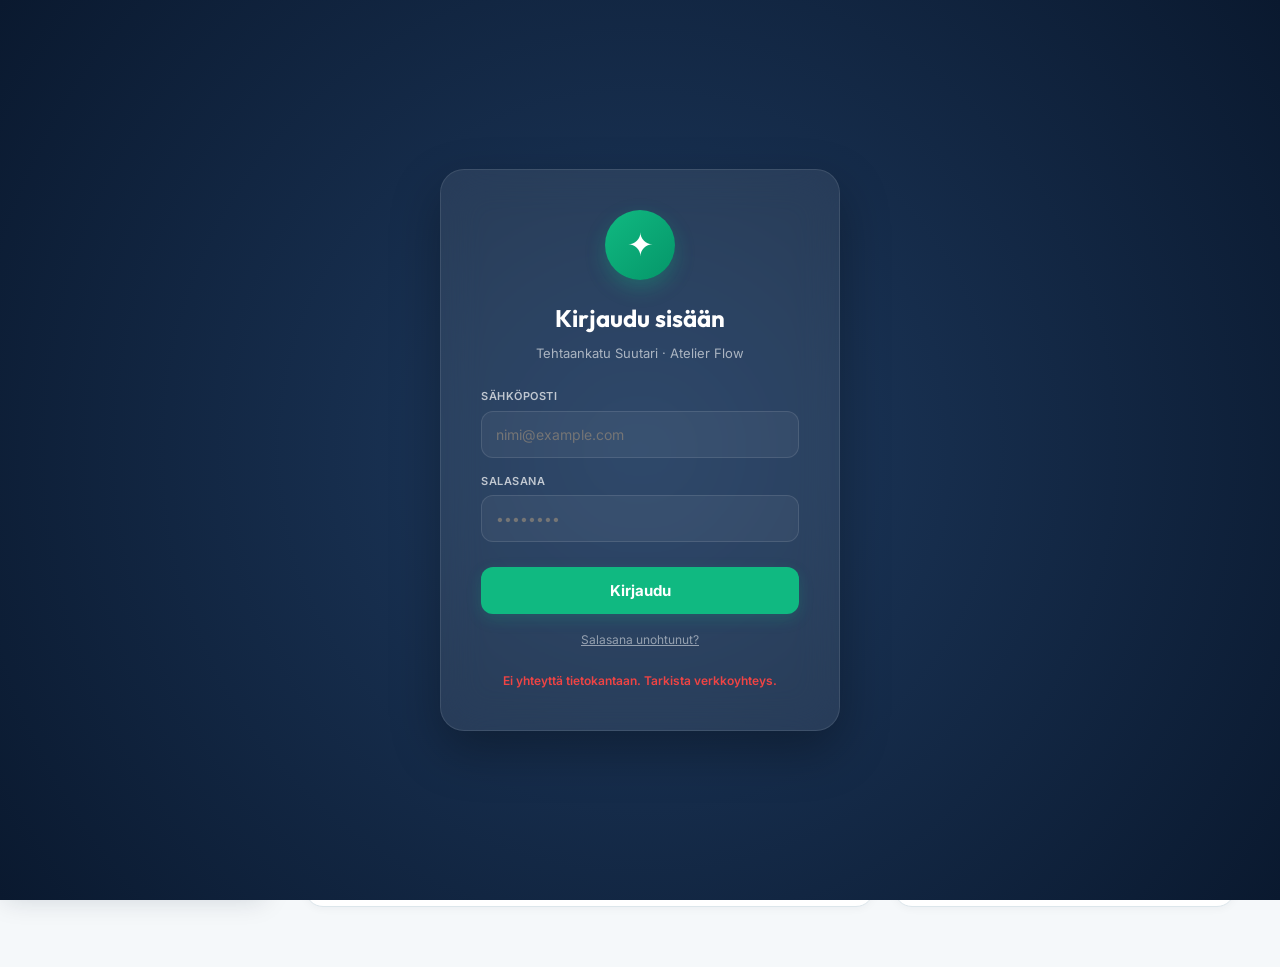
==== index.html @ 67b7773b "Bump app.js cache-busting version The new WhatsApp message evaluation button relies on a function ad" ====
<!doctype html>
<html lang="fi">
<head>
<meta charset="utf-8">
<meta name="viewport" content="width=device-width,initial-scale=1">
<title>Tehtaankatu Suutari — Atelier Flow</title>
<link rel="preconnect" href="https://fonts.googleapis.com">
<link rel="preconnect" href="https://fonts.gstatic.com" crossorigin>
<link href="https://fonts.googleapis.com/css2?family=Inter:wght@300;400;500;600;700&family=Outfit:wght@400;500;600;700;800&display=swap" rel="stylesheet">
<link rel="stylesheet" href="styles.css?v=2.0.4">
</head>
<body>

<datalist id="tuoteOptions">
  <option value="Kengät">
  <option value="Naisten kengät">
  <option value="Tanssikengät">
  <option value="Vaatet">
  <option value="Teroitus">
  <option value="Tuotteet">
</datalist>
<datalist id="korjausOptions">
  <option value="Korkolaput">
  <option value="Puolipohjat">
  <option value="Louboutin-puolipohjat">
  <option value="Korkolaput + puolipohjat pienet">
  <option value="Korkolaput + puolipohjat isot">
  <option value="Venytys">
  <option value="Ompelut">
  <option value="Vaate korjamo">
  <option value="Liimaukset">
  <option value="Vetoketjun vaihto">
</datalist>

<div id="loginScreen" style="position:fixed; top:0; left:0; width:100%; height:100%; background:radial-gradient(circle at center, #1e3a5f 0%, #0a192f 100%); z-index:99999; display:flex; align-items:center; justify-content:center; font-family:'Inter', sans-serif;">
  <div style="background:rgba(255, 255, 255, 0.08); backdrop-filter:blur(20px); -webkit-backdrop-filter:blur(20px); border:1px solid rgba(255,255,255,0.1); border-radius:24px; padding:40px; width:90%; max-width:400px; box-shadow:0 20px 50px rgba(0,0,0,0.3); text-align:center;">
    <div style="width:70px; height:70px; background:linear-gradient(135deg, #10b981 0%, #059669 100%); border-radius:50%; display:flex; align-items:center; justify-content:center; margin:0 auto 20px; font-size:32px; color:white; box-shadow:0 8px 20px rgba(16,185,129,0.3);">✦</div>
    <h2 style="font-family:'Outfit', sans-serif; font-size:24px; color:white; margin:0 0 8px; font-weight:700;">Kirjaudu sisään</h2>
    <p style="font-size:13px; color:rgba(255,255,255,0.6); margin:0 0 25px;">Tehtaankatu Suutari · Atelier Flow</p>

    <div style="display:flex; flex-direction:column; gap:15px; text-align:left;">
      <div>
        <label style="font-size:11px; font-weight:600; text-transform:uppercase; letter-spacing:0.5px; color:rgba(255,255,255,0.7); display:block; margin-bottom:6px;">Sähköposti</label>
        <input type="email" id="loginUser" style="width:100%; box-sizing:border-box; padding:14px; background:rgba(255,255,255,0.05); border:1px solid rgba(255,255,255,0.1); border-radius:12px; color:white; font-size:14px; outline:none; font-family:inherit;" placeholder="nimi@example.com" autocapitalize="none" autocomplete="username" autocorrect="off" spellcheck="false" onkeydown="if(event.key==='Enter')document.getElementById('loginPass').focus()">
      </div>
      <div>
        <label style="font-size:11px; font-weight:600; text-transform:uppercase; letter-spacing:0.5px; color:rgba(255,255,255,0.7); display:block; margin-bottom:6px;">Salasana</label>
        <input type="password" id="loginPass" autocomplete="current-password" style="width:100%; box-sizing:border-box; padding:14px; background:rgba(255,255,255,0.05); border:1px solid rgba(255,255,255,0.1); border-radius:12px; color:white; font-size:14px; outline:none; font-family:inherit;" placeholder="••••••••" onkeydown="if(event.key==='Enter')login()">
      </div>
      <button id="loginBtn" onclick="login()" style="width:100%; padding:14px; background:#10b981; color:white; border:0; border-radius:12px; font-size:15px; font-weight:700; cursor:pointer; font-family:inherit; box-shadow:0 5px 15px rgba(16,185,129,0.2); margin-top:10px;">
        Kirjaudu
      </button>
      <a href="javascript:void(0)" onclick="sendPasswordReset()" style="text-align:center; font-size:12px; color:rgba(255,255,255,0.5); text-decoration:underline; margin-top:2px;">Salasana unohtunut?</a>
      <div id="loginError" style="color:#ef4444; font-size:12px; font-weight:600; text-align:center; margin-top:8px; display:none;">
        Virheellinen sähköposti tai salasana.
      </div>
      <div id="loginInfo" style="color:#10b981; font-size:12px; font-weight:600; text-align:center; margin-top:8px; display:none;"></div>
    </div>
  </div>
</div>

<div id="recoveryScreen" style="position:fixed; top:0; left:0; width:100%; height:100%; background:radial-gradient(circle at center, #1e3a5f 0%, #0a192f 100%); z-index:99999; display:none; align-items:center; justify-content:center; font-family:'Inter', sans-serif;">
  <div style="background:rgba(255, 255, 255, 0.08); backdrop-filter:blur(20px); -webkit-backdrop-filter:blur(20px); border:1px solid rgba(255,255,255,0.1); border-radius:24px; padding:40px; width:90%; max-width:400px; box-shadow:0 20px 50px rgba(0,0,0,0.3); text-align:center;">
    <div style="width:70px; height:70px; background:linear-gradient(135deg, #10b981 0%, #059669 100%); border-radius:50%; display:flex; align-items:center; justify-content:center; margin:0 auto 20px; font-size:32px; color:white; box-shadow:0 8px 20px rgba(16,185,129,0.3);">🔑</div>
    <h2 style="font-family:'Outfit', sans-serif; font-size:24px; color:white; margin:0 0 8px; font-weight:700;">Aseta uusi salasana</h2>
    <p style="font-size:13px; color:rgba(255,255,255,0.6); margin:0 0 25px;">Tehtaankatu Suutari · Atelier Flow</p>

    <div style="display:flex; flex-direction:column; gap:15px; text-align:left;">
      <div>
        <label style="font-size:11px; font-weight:600; text-transform:uppercase; letter-spacing:0.5px; color:rgba(255,255,255,0.7); display:block; margin-bottom:6px;">Uusi salasana</label>
        <input type="password" id="recoveryPass" autocomplete="new-password" style="width:100%; box-sizing:border-box; padding:14px; background:rgba(255,255,255,0.05); border:1px solid rgba(255,255,255,0.1); border-radius:12px; color:white; font-size:14px; outline:none; font-family:inherit;" placeholder="••••••••" onkeydown="if(event.key==='Enter')submitNewPassword()">
      </div>
      <button id="recoveryBtn" onclick="submitNewPassword()" style="width:100%; padding:14px; background:#10b981; color:white; border:0; border-radius:12px; font-size:15px; font-weight:700; cursor:pointer; font-family:inherit; box-shadow:0 5px 15px rgba(16,185,129,0.2); margin-top:10px;">
        Tallenna salasana
      </button>
      <div id="recoveryError" style="color:#ef4444; font-size:12px; font-weight:600; text-align:center; margin-top:8px; display:none;"></div>
    </div>
  </div>
</div>

<div class="shell">
<aside class="sidebar">
  <div class="brand">
    <div class="brand-icon">✦</div>
    <div><b>TEHTAANKATU</b><small>SUUTARI · ATELIER FLOW</small></div>
  </div>
  <nav>
    <button class="active" data-page="home">⌂ <span>Tänään</span></button>
    <button data-page="jobs">⚒ <span>Työt</span></button>
    <button data-page="calendar">▦ <span>Kalenteri</span></button>
    <button data-page="social">📢 <span>Sosiaalinen Media</span></button>
    <button data-page="reports">▣ <span>Raportit & Vienti</span></button>
    <button data-page="customers">♙ <span>Asiakkaat</span></button>
  </nav>
  <div class="side-bottom" style="display:flex; flex-direction:column; gap:4px;">
    <button data-page="settings">⚙ <span>Asetukset</span></button>
    <button onclick="logout()" style="color:#ef4444; border-top:1px solid var(--border-color); margin-top:4px; padding-top:10px; display:flex; align-items:center; gap:8px; background:transparent; border-left:0; border-right:0; border-bottom:0; cursor:pointer;">🚪 <span>Kirjaudu ulos</span></button>
  </div>
</aside>

<main>
<header class="topbar">
  <div class="mobile-brand">TEHTAANKATU SUUTARI</div>
  <div class="top-right">
    <span id="topbarDate">23.08.2026</span>
    <button onclick="goHomeStat('needs-action')" title="Toimenpiteitä tarvitaan">🔔<span id="notifBadge" class="notif-badge" style="display:none;">0</span></button>
    <div class="avatar" onclick="showPage('settings')" style="cursor:pointer;" title="Asetukset">S</div>
  </div>
</header>

<section id="home" class="page active">
  <div class="hero">
    <div>
      <div class="eyebrow" id="homeEyebrowDate">Sunnuntai · 23.08.2026</div>
      <h1>Verstaalla tänään</h1>
      <p>Kiireellisimmät ja tärkeimmät työt alla.</p>
    </div>
    <button class="quick-add" onclick="openIntake()">＋ <span>UUSI VASTAANOTTO</span></button>
  </div>
  
  <!-- Morning Brief (Päivän Briiffi) -->
  <div id="morningBrief" class="card" style="display:none; margin-bottom: 25px; border-left: 5px solid var(--teal); background: linear-gradient(135deg, rgba(19, 140, 140, 0.05) 0%, rgba(15, 45, 74, 0.02) 100%); padding: 20px;">
    <div style="display:flex; justify-content:space-between; align-items:flex-start;">
      <div style="text-align:left; width:100%;">
        <span class="eyebrow" style="color:var(--teal); font-weight:700;">💡 PÄIVÄN BRIEFFI (SABAH ÖZETİ)</span>
        <h3 style="margin:5px 0 8px; font-size:16px; color:var(--primary); font-family:var(--font-heading);" id="briefGreeting">Hei! Tässä ovat tärkeimmät huomiot tälle päivälle:</h3>
        <ul id="briefList" style="margin:5px 0 0; padding-left:18px; font-size:13px; color:var(--text-main); line-height:1.7;">
        </ul>
      </div>
      <button onclick="dismissBrief()" style="background:none; border:0; color:var(--text-muted); font-size:20px; cursor:pointer; padding:2px 8px; margin-top:-5px; font-weight:bold;">×</button>
    </div>
  </div>

  <div class="section-title">
    <h2>💶 Päivän tilanne</h2>
  </div>
  <div class="stats daily-stats">
    <div class="stat blue"><small>Vastaanotettu tänään</small><strong id="statIncomingToday">0</strong><span>Uutta tuotetta</span></div>
    <div class="stat teal" onclick="goHomeStat('ready')"><small>Valmis noudettavaksi</small><strong id="statReadyToday">0</strong><span>Asiakasta odottaa</span></div>
    <div class="stat purple"><small>Luovutettu tänään</small><strong id="statDeliveredToday">0</strong><span>Noudettu</span></div>
    <div class="stat green"><small>Päivän liikevaihto</small><strong id="statRevenueToday">€0</strong><span>Luovutetuista töistä</span></div>
  </div>

  <div class="stats">
    <div class="stat red" onclick="goHomeStat('needs-action')"><small>Toimenpiteitä tarvitaan</small><strong id="statActionsNeeded">0</strong><span>Tänään</span></div>
    <div class="stat orange" onclick="goHomeStat('today')"><small id="statDueTodayLabel">Toimitus tänään</small><strong id="statDueToday">0</strong><span id="statDueTodaySpan">2 tunnin sisällä</span></div>
    <div class="stat blue" onclick="goHomeStat('active')"><small>Verstaalla</small><strong id="statInProgress">0</strong><span>Työn alla</span></div>
    <div class="stat teal" onclick="goHomeStat('ready')"><small>Valmis</small><strong id="statReady">0</strong><span>Asiakasta odotetaan</span></div>
    <div class="stat purple" onclick="goHomeStat('whatsapp-waiting')"><small>WhatsApp odottaa</small><strong id="statNewMsg">0</strong><span>Tuote ei vielä saapunut</span></div>
  </div>

  <div class="section-title">
    <h2>⚡ Tärkeät työt</h2>
    <button onclick="showPage('jobs')">Kaikki työt →</button>
  </div>
  <div class="priority-grid" id="priority"></div>

  <div class="two-col">
    <div class="card">
      <div class="card-title"><h2 id="todayCardTitle">📦 Toimitus tänään</h2><span id="todayCount">0 työtä</span></div>
      <div id="today"></div>
    </div>
    <div style="display:flex; flex-direction:column; gap:20px;">
      <!-- Tehtävälista (Muistilista) -->
      <div class="card">
        <div class="card-title">
          <h2>📝 Tehtävälista (Muistilista)</h2>
          <span id="todoCount" style="font-size:11px; color:var(--text-muted); font-weight:600;">0 active</span>
        </div>
        <div style="display:flex; gap:8px; margin-bottom:15px;">
          <input type="text" id="todoInput" placeholder="Esim: A3-07 liimaus, boya siparişi..." style="flex:1; padding:10px; border-radius:8px; border:1px solid var(--border-color); font-size:12px; outline:none; font-family:inherit; background:var(--bg-main);" onkeydown="if(event.key==='Enter')addTodoTask()">
          <button onclick="addTodoTask()" style="padding:10px 14px; background:var(--primary); color:white; border:0; border-radius:8px; font-weight:700; cursor:pointer; font-size:13px; font-family:inherit;">＋</button>
        </div>
        <div id="todoList" style="display:grid; gap:8px; max-height:220px; overflow:auto; padding-right:4px;">
        </div>
      </div>
    </div>
  </div>
</section>

<section id="jobs" class="page">
  <div class="hero">
    <div>
      <div class="eyebrow">Ateljee</div>
      <h1>Työt</h1>
      <p>Katso missä ja missä vaiheessa kukin tuote on.</p>
    </div>
    <button class="quick-add" onclick="openIntake()">＋ UUSI VASTAANOTTO</button>
  </div>
  <div class="toolbar">
    <input id="search" placeholder="⌕ Etsi asiakasta, työtä tai tuotetta..." oninput="renderJobs()">
    <div class="chips">
      <button class="active" onclick="setJobFilter('all', this)">Kaikki</button>
      <button onclick="setJobFilter('active', this)">Työn alla</button>
      <button onclick="setJobFilter('waiting', this)">Odottaa</button>
      <button onclick="setJobFilter('ready', this)">Valmis</button>
      <button onclick="setJobFilter('done', this)">✔ Teslim edildi</button>
    </div>
  </div>
  <p id="jobsFilterNote" style="font-size:12px;color:var(--primary);font-weight:600;margin:0 0 8px;"></p>
  <p id="deliveredStats" style="font-size:12px;color:var(--text-muted);font-weight:600;margin:0 0 12px;"></p>
  <div class="table-card" id="jobsTable"></div>
</section>

<section id="calendar" class="page">
  <div class="hero">
    <div>
      <div class="eyebrow">Aikataulutus</div>
      <h1>Kalenteri</h1>
      <p>Toimitusajat ja viivästykset.</p>
    </div>
  </div>
  <div class="calendar card">
    <div class="cal-head">
      <button onclick="changeCalendarMonth(-1)">‹</button>
      <h2 id="calTitle">Elokuu 2026</h2>
      <button onclick="changeCalendarMonth(1)">›</button>
    </div>
    <div class="week">
      <b>Ma</b><b>Ti</b><b>Ke</b><b>To</b><b>Pe</b><b>La</b><b>Su</b>
    </div>
    <div id="calGrid" class="cal-grid"></div>
    <div class="cal-legend">
      <span><i style="background:#18a66b"></i>1–2 työtä</span>
      <span><i style="background:#d9a441"></i>3–4 työtä</span>
      <span><i style="background:#ce671f"></i>5–6 työtä (suositeltu maksimi)</span>
      <span><i style="background:#c93d3d"></i>7+ työtä</span>
    </div>
  </div>
</section>

<section id="shelves" class="page">
  <div class="hero">
    <div>
      <div class="eyebrow">Varasto & Sijainti</div>
      <h1>Hyllykartta</h1>
      <p>Katso ateljen hyllyjen tilanne ja paikanna tuotteet visuaalisesti.</p>
    </div>
  </div>

  <div class="shelf-layout">
    <div class="shelf-grid-card card">
      <div class="shelf-row-group">
        <h3>Hyllyrivistö A</h3>
        <div class="shelf-cells" id="rowACells"></div>
      </div>
      <div class="shelf-row-group" style="margin-top: 25px;">
        <h3>Hyllyrivistö B</h3>
        <div class="shelf-cells" id="rowBCells"></div>
      </div>
      <div class="shelf-row-group" style="margin-top: 25px;">
        <h3>Hyllyrivistö C</h3>
        <div class="shelf-cells" id="rowCCells"></div>
      </div>
    </div>
    
    <div class="shelf-detail-card card">
      <div class="panel-head" style="margin-bottom:15px">
        <h2 id="selectedShelfTitle">Valitse hylly</h2>
        <span style="font-size:12px;color:var(--text-muted)">Hyllyssä olevat aktiiviset työt</span>
      </div>
      <div class="shelf-job-list" id="shelfJobList">
        <div class="empty-row" style="color: var(--text-muted); font-size: 13px; text-align: center; padding: 40px 0;">
          Klikkaa hyllysolua nähdäksesi sen sisällön.
        </div>
      </div>
    </div>
  </div>
</section>

<section id="social" class="page">
  <div class="hero">
    <div>
      <div class="eyebrow">Markkinointi & SEO</div>
      <h1>Sosiaalinen Media & Google Maps</h1>
      <p>Luo Ennen/Jälkeen -kuvia, kirjoita AI-julkaisuja ja hallitse viikoittaista julkaisusuunnitelmaasi.</p>
    </div>
  </div>

  <div class="social-layout">
    <!-- LEFT PANEL: Weekly Plan & AI Drafts -->
    <div class="card" style="padding:24px;">
      <h3 style="margin:0 0 15px;color:var(--primary);font-family:var(--font-heading)">📅 Viikkosuunnitelma (Tavoite: 3 postausta)</h3>
      <div class="weekly-tracker" style="display:flex;justify-content:space-between;background:var(--bg);padding:15px;border-radius:10px;margin-bottom:20px;">
        <label style="display:flex;align-items:center;gap:8px;font-size:13px;font-weight:600;cursor:pointer;">
          <input type="checkbox" id="postMon" onchange="updateSocialProgress()"> Maanantai (Vinkki)
        </label>
        <label style="display:flex;align-items:center;gap:8px;font-size:13px;font-weight:600;cursor:pointer;">
          <input type="checkbox" id="postWed" onchange="updateSocialProgress()"> Keskiviikko (Työn alla)
        </label>
        <label style="display:flex;align-items:center;gap:8px;font-size:13px;font-weight:600;cursor:pointer;">
          <input type="checkbox" id="postFri" onchange="updateSocialProgress()"> Perjantai (Ennen/Jälkeen)
        </label>
      </div>
      <div style="background:var(--primary-light);border-radius:8px;padding:12px;margin-bottom:25px;">
        <b style="font-size:12px;color:var(--primary);display:block;margin-bottom:4px;">💡 Tämän päivän suositus:</b>
        <p style="font-size:12px;margin:0;color:var(--text-muted);" id="socialIdeaText">Lataa "Ennen & Jälkeen" -kuva viikon parhaasta työstäsi ja anna AI:n luoda Fince julkaisuteksti.</p>
      </div>

      <h3 style="margin:0 0 15px;color:var(--primary);font-family:var(--font-heading)">✍️ AI Sisällöntuottaja</h3>
      <div class="form" style="display:grid;gap:12px;">
        <div class="field full">
          <label>Valitse työ julkaisua varten</label>
          <select id="socialJobSelect" onchange="loadJobForSocial()" style="padding:10px;border-radius:8px;border:1px solid var(--border-color);font-size:13px;background:white;width:100%;box-sizing:border-box;"></select>
        </div>
        <button class="save" onclick="generateAISocialPost()" id="btnGenerateSocial" style="border:0;border-radius:9px;padding:12px;font-weight:700;cursor:pointer;width:100%;">🪄 Luo Fince julkaisuteksti (Gemini AI)</button>
        <div class="card" style="background:var(--bg);border:1px solid var(--border-color);padding:15px;margin-top:10px;display:none;" id="aiCaptionCard">
          <b style="font-size:11px;color:var(--text-muted);display:block;margin-bottom:8px;">AI-JULKAISUTEKSTI</b>
          <p id="aiCaptionText" style="font-size:13px;line-height:1.5;margin:0;white-space:pre-wrap;"></p>
          <button class="wide-btn" onclick="copyCaption()" style="margin-top:15px;">📋 Kopioi teksti</button>
        </div>
      </div>
    </div>

    <!-- RIGHT PANEL: Before / After Editor -->
    <div class="card" style="padding:24px;">
      <h3 style="margin:0 0 15px;color:var(--primary);font-family:var(--font-heading)">📸 Ennen & Jälkeen -kuvaeditori</h3>
      <p style="font-size:12px;color:var(--text-muted);margin:0 0 20px;">Luo upea yhdistelmäkuva sosiaaliseen mediaan tai Google-julkaisuihin.</p>
      
      <div style="display:grid;grid-template-columns:1fr 1fr;gap:15px;margin-bottom:20px;">
        <div style="text-align:center;">
          <b style="font-size:11px;display:block;margin-bottom:6px;color:var(--text-muted)">ENNEN (Öncesi)</b>
          <img id="beforeImgPreview" src="https://images.unsplash.com/photo-1584917865442-de89df76afd3?auto=format&fit=crop&w=500&q=80" style="width:100%;height:130px;object-fit:cover;border-radius:8px;border:1px solid var(--border-color)">
        </div>
        <div style="text-align:center;">
          <b style="font-size:11px;display:block;margin-bottom:6px;color:var(--text-muted)">JÄLKEEN (Sonrası)</b>
          <label class="dropzone" style="border:2px dashed var(--border-color);border-radius:8px;height:130px;display:flex;flex-direction:column;align-items:center;justify-content:center;cursor:pointer;background:var(--bg);overflow:hidden;box-sizing:border-box;">
            <input type="file" id="afterFile" accept="image/*" style="display:none" onchange="loadAfterImage(event)">
            <img id="afterImgPreview" style="display:none;width:100%;height:100%;object-fit:cover;">
            <div id="afterDropText" style="font-size:11px;color:var(--text-muted);text-align:center;padding:10px;">
              📷 Lataa jälkeen-kuva
            </div>
          </label>
        </div>
      </div>
      
      <div class="form" style="display:grid;gap:12px;margin-bottom:15px;">
        <div class="field full">
          <label>Brändin vesileiman teksti</label>
          <input type="text" id="watermarkText" value="Tehtaankatu Suutari" style="padding:10px;border-radius:8px;border:1px solid var(--border-color);width:100%;box-sizing:border-box;">
        </div>
      </div>

      <button class="save" onclick="combineImages()" style="width:100%;border:0;border-radius:9px;padding:12px;font-weight:700;cursor:pointer;margin-bottom:10px;">🎨 Yhdistä ja esikatsele</button>
      
      <!-- Canvas Preview & Download -->
      <div style="text-align:center;display:none;" id="combinedCanvasCard">
        <canvas id="combinedCanvas" style="max-width:100%;border-radius:8px;border:1px solid var(--border-color);box-shadow:0 4px 15px rgba(0,0,0,0.1);margin-bottom:15px;"></canvas>
        <button class="save" onclick="downloadCombinedImage()" style="background:var(--teal);border:0;border-radius:9px;padding:12px;font-weight:700;cursor:pointer;width:100%">📥 Lataa valmis kuva tietokoneelle</button>
      </div>
    </div>
  </div>
</section>

<section id="reports" class="page">
  <div class="hero">
    <div>
      <div class="eyebrow">Raportointi</div>
      <h1>Raportit & Vienti</h1>
      <p>Tulot kanavittain, konversioasteet ja datan vienti.</p>
    </div>
    <div class="export-actions">
      <button class="export-btn" onclick="exportCSV()">Lataa CSV</button>
      <button class="export-btn primary" onclick="exportExcel()">Lataa Excel (.xls)</button>
    </div>
  </div>

  <div class="filter-grid card">
    <label>Alkupäivämäärä
      <input type="date" id="exportFrom">
    </label>
    <label>Loppupäivämäärä
      <input type="date" id="exportTo">
    </label>
    <label>Kanava
      <select id="exportSource">
        <option value="all">Kaikki kanavat</option>
        <option value="store">Myymälä</option>
        <option value="whatsapp">WhatsApp</option>
      </select>
    </label>
    <label>Tila
      <select id="exportStatus">
        <option value="all">Kaikki tilat</option>
        <option value="waiting">Odottaa</option>
        <option value="arrived">Tuote saapui</option>
        <option value="active">Työn alla</option>
        <option value="late">Myöhässä</option>
        <option value="ready">Valmis</option>
        <option value="done">Luovutettu</option>
      </select>
    </label>
  </div>
  <div style="display:flex; gap:8px; margin:12px 0 4px;">
    <button class="export-btn" onclick="setReportPeriod('month')">📅 Tämä kuukausi</button>
    <button class="export-btn" onclick="setReportPeriod('all')">Kaikki ajat</button>
  </div>

  <div class="stats-grid">
    <div class="stat-card">
      <span>Yhteensä töitä</span>
      <strong id="rTotal">0</strong>
      <small id="rPeriodLabel">Valittu jakso</small>
    </div>
    <div class="stat-card">
      <span>Luovutettu (jakso)</span>
      <strong id="rConverted">0</strong>
      <small id="rDeliveredRevenue">€0 tuottoa</small>
    </div>
    <div class="stat-card">
      <span>Odottaa toimitusta (jakso)</span>
      <strong id="rPending">0</strong>
      <small id="rPendingRevenue">€0 arvoltaan</small>
    </div>
    <div class="stat-card">
      <span id="rDueTodayLabel">Tänään toimitettavana</span>
      <strong id="rDueTodayCount">0</strong>
      <small id="rDueTodayRevenue">€0</small>
    </div>
  </div>

  <div class="report-grid">
    <div class="panel">
      <div class="panel-head">
        <h2>Työt kanavittain</h2>
        <span>Kanavajakauma</span>
      </div>
      <div id="sourceStats"></div>
    </div>
    <div class="panel">
      <div class="panel-head">
        <h2>Töiden tilajakauma</h2>
        <span>Vaiheet</span>
      </div>
      <div id="statusStats"></div>
    </div>
  </div>

  <div class="panel data-panel">
    <div class="panel-head">
      <h2>Datan esikatselu</h2>
      <span id="previewCount">0 työtä</span>
    </div>
    <div class="table-wrap">
      <table class="data-table">
        <thead>
          <tr>
            <th>Työ ID</th>
            <th>Lähde</th>
            <th>Asiakas</th>
            <th>Päivämäärä</th>
            <th>Tuote</th>
            <th>Korjaus</th>
            <th>Tila</th>
            <th>Hinta</th>
          </tr>
        </thead>
        <tbody id="exportTable"></tbody>
      </table>
    </div>
    <div class="export-note">Yllä oleva taulukko esikatseli suodatettuja tietoja. Voit ladata kaikki tiedot CSV- tai Excel-painikkeilla.</div>
  </div>
</section>

<section id="settings" class="page">
  <div class="hero">
    <div>
      <div class="eyebrow">Asetukset</div>
      <h1>Järjestelmäasetukset</h1>
      <p>Määritä Supabase-tietokannan yhteysasetukset.</p>
    </div>
  </div>

  <div class="card" style="max-width: 600px;">
    <div class="card-title"><h2>Supabase-yhteys</h2></div>
    <div class="form">
      <div class="field full">
        <label>Supabase URL</label>
        <input type="text" id="dbUrl" placeholder="https://xxxxxx.supabase.co">
      </div>
      <div class="field full">
        <label>Supabase Anon Key</label>
        <input type="password" id="dbKey" placeholder="eyJhbGciOiJIUzI1NiIsInR5cCI6IkpXVCJ9...">
      </div>
    </div>
    <div style="margin-top: 20px; display: flex; gap: 10px;">
      <button class="wide-btn" onclick="saveSettings()" style="background: var(--primary); color: white; border: 0;">Tallenna asetukset</button>
      <button class="wide-btn" onclick="testConnection()" style="background: var(--teal-light); color: var(--teal); border: 1px solid var(--teal);">Testaa yhteys</button>
    </div>
    <div id="connStatus" style="margin-top: 15px; font-size: 12px; font-weight: 600; display: none;"></div>
  </div>

  <div class="card" style="max-width: 600px; margin-top: 20px;">
    <div class="card-title"><h2>Laitteiden synkronointi (iMac / Puhelin / Koti)</h2></div>
    <p style="font-size: 12px; color: var(--text-muted); line-height: 1.6; margin-bottom: 12px;">
      Käytä tätä linkkiä synkronoidaksesi tietokanta- ja AI-asetukset automaattisesti muihin laitteisiisi (esim. kotiin tai puhelimeen).
    </p>
    <div style="margin-top: 15px;">
      <button class="wide-btn" onclick="copySyncLink()" style="background: var(--teal); color: white; border: 0;">Kopioi Synkronointilinkki</button>
    </div>
    <div id="syncStatus" style="margin-top: 10px; font-size: 12px; font-weight: 600; color: var(--teal); display: none;"></div>
  </div>

  <div class="card" style="max-width: 600px; margin-top: 20px;">
    <div class="card-title"><h2>Google Gemini AI -yhteys</h2></div>
    <p style="font-size: 12px; color: var(--text-muted); line-height: 1.6; margin-bottom: 12px;">
      Käytetään sosiaalisen median tekstien lisäksi myös Uusi vastaanotto -lomakkeella: tuotteen tunnistus kuvasta ja hinta-arvio alla olevan hinnaston perusteella. Ilman avainta nämä ominaisuudet jäävät pois käytöstä ja lomake toimii kuten ennen.
    </p>
    <div class="form">
      <div class="field full">
        <label>Gemini API Key</label>
        <input type="password" id="geminiKey" placeholder="AIzaSy...">
      </div>
    </div>
    <div style="margin-top: 20px; display: flex; gap: 10px;">
      <button class="wide-btn" onclick="saveGeminiSettings()" style="background: var(--primary); color: white; border: 0;">Tallenna AI-asetukset</button>
      <button class="wide-btn" onclick="testAISettings()" style="background: var(--teal-light); color: var(--teal); border: 1px solid var(--teal);">Testaa AI-yhteys</button>
    </div>
    <div id="aiStatus" style="margin-top: 15px; font-size: 12px; font-weight: 600; display: none;"></div>
  </div>

  <div class="card" style="max-width: 600px; margin-top: 20px;">
    <div class="card-title"><h2>AI-apurin ohjeet ja hinnasto</h2></div>
    <p style="font-size: 12px; color: var(--text-muted); line-height: 1.6; margin-bottom: 12px;">
      Kirjoita tähän ateljeesi hinnasto ja säännöt Fince tai Türkçe. Tekoäly lukee nämä ohjeet aina kun se tekee hinta- ja työarvioita.
    </p>
    <div class="form">
      <div class="field full">
        <label>Hinnasto & ohjeet</label>
        <textarea id="aiInstructions" style="width:100%; height:180px; padding:10px; border-radius:8px; border:1px solid var(--border-color); box-sizing:border-box; font-family:inherit; font-size:13px; line-height:1.5;" placeholder="Esim.&#10;Korkolappujen vaihto: 30-40 EUR&#10;Vetoketjun vaihto laukkuun: 45-60 EUR&#10;Arvioitu toimitusaika on aina 3-5 arkipäivää."></textarea>
      </div>
    </div>
    <div style="margin-top: 20px;">
      <button class="wide-btn" onclick="saveAIInstructions()" style="background: var(--primary); color: white; border: 0;">Tallenna ohjeet</button>
    </div>
    <div id="aiInstructionsStatus" style="margin-top: 15px; font-size: 12px; font-weight: 600; display: none;"></div>
  </div>

  <div class="card" style="max-width: 600px; margin-top: 20px;">
    <div class="card-title"><h2>Kirjautuminen</h2></div>
    <p style="font-size: 12px; color: var(--text-muted); line-height: 1.6; margin-bottom: 12px;">
      Kirjautuneena: <b id="currentUserEmail">—</b>. Voit vaihtaa oman salasanasi alta.
    </p>
    <div class="form">
      <div class="field full">
        <label>Uusi salasana</label>
        <input type="password" id="newPassword" placeholder="••••••••" autocomplete="new-password">
      </div>
    </div>
    <div style="margin-top: 20px; display: flex; gap: 10px;">
      <button class="wide-btn" onclick="changePassword()" style="background: var(--primary); color: white; border: 0;">Vaihda salasana</button>
      <button class="wide-btn" onclick="logout()" style="background: #fef2f2; color: #ef4444; border: 1px solid #ef4444;">🚪 Kirjaudu ulos</button>
    </div>
    <div id="authSettingsStatus" style="margin-top: 15px; font-size: 12px; font-weight: 600; display: none;"></div>
  </div>

  <div class="card" style="max-width: 600px; margin-top: 20px;">
    <div class="card-title"><h2>SQL-alustusohje</h2></div>
    <p style="font-size: 12px; color: var(--text-muted); line-height: 1.6;">
      Jotta tietokanta toimii oikein, sinun on suoritettava SQL-komennot Supabase-hallintapaneelin SQL Editorissa. Voit kopioida tarvittavan SQL-koodin painamalla alla olevaa painiketta.
    </p>
    <button class="wide-btn" onclick="copySQLSetup()" style="margin-top: 15px;">Kopioi SQL-alustus scripti</button>
  </div>
</section>

<section id="customers" class="page">
  <div class="hero">
    <div>
      <div class="eyebrow">Asiakkaat</div>
      <h1>Asiakkaat</h1>
      <p>Asiakashistoria ja tiedot.</p>
    </div>
  </div>
  <div id="customersGrid" class="customer-grid"></div>
</section>

<section id="job" class="page">
  <div class="hero">
    <div>
      <button class="back" onclick="showPage('jobs')">← Takaisin töihin</button>
      <div class="eyebrow">TYÖN TIEDOT</div>
      <h1 id="jobNo">#1052</h1>
    </div>
    <button class="secondary" onclick="openStatus()">Muuta tilaa</button>
  </div>
  <div id="jobDetail"></div>
</section>
</main>
</div>

<nav class="mobile-nav">
  <button data-page="home" class="active">⌂<small>Tänään</small></button>
  <button data-page="jobs">⚒<small>Työt</small></button>
  <button data-page="calendar">▦<small>Kalenteri</small></button>
  <button data-page="reports">▣<small>Raportit</small></button>
  <button data-page="customers">♙<small>Asiakkaat</small></button>
</nav>

<div id="modal" class="modal hidden">
  <div class="modal-box">
    <button class="close" onclick="closeModal()">×</button>
    <div id="modalBody"></div>
  </div>
</div>

<script src="https://cdn.jsdelivr.net/npm/@supabase/supabase-js@2"></script>
<script src="app.js?v=20260902_1200"></script>
</body>
</html>
---- styles.css ----
/* Tehtaankatu Suutari – Atelier Flow Premium CSS Design System */

:root {
  --primary: #0f2d4a;
  --primary-hover: #184670;
  --primary-light: #f0f5fa;
  --secondary: #ff8b42;
  --secondary-hover: #e06c24;
  --teal: #138c8c;
  --teal-hover: #0b6b6b;
  --teal-light: #e8f7f7;
  --bg-main: #f5f8fa;
  --bg-card: #ffffff;
  --text-main: #202b33;
  --text-muted: #74828a;
  --text-light: #9bb0bc;
  --border-color: #dce6eb;
  --border-light: #edf2f5;
  --font-heading: 'Outfit', 'Inter', ui-sans-serif, system-ui, sans-serif;
  --font-body: 'Inter', ui-sans-serif, system-ui, sans-serif;
  
  --shadow-sm: 0 2px 8px rgba(12, 38, 60, 0.04);
  --shadow-md: 0 8px 24px rgba(12, 38, 60, 0.06);
  --shadow-lg: 0 16px 40px rgba(12, 38, 60, 0.08);
  
  --radius-sm: 8px;
  --radius-md: 14px;
  --radius-lg: 18px;
  
  --transition: all 0.2s cubic-bezier(0.4, 0, 0.2, 1);
}

* {
  box-sizing: border-box;
  margin: 0;
  padding: 0;
}

body {
  background: var(--bg-main);
  color: var(--text-main);
  font-family: var(--font-body);
  -webkit-font-smoothing: antialiased;
  -moz-osx-font-smoothing: grayscale;
  line-height: 1.5;
}

/* Custom Scrollbars */
::-webkit-scrollbar {
  width: 6px;
  height: 6px;
}
::-webkit-scrollbar-track {
  background: transparent;
}
::-webkit-scrollbar-thumb {
  background: #cbd8e0;
  border-radius: 4px;
}
::-webkit-scrollbar-thumb:hover {
  background: #aabec9;
}

.shell {
  min-height: 100vh;
  display: flex;
}

/* Sidebar Styling */
.sidebar {
  width: 260px;
  position: fixed;
  inset: 0 auto 0 0;
  padding: 28px 18px;
  color: white;
  background: linear-gradient(185deg, #091e32, #0d384c);
  display: flex;
  flex-direction: column;
  box-shadow: 4px 0 25px rgba(9, 30, 50, 0.15);
  z-index: 10;
}

.brand {
  display: flex;
  gap: 12px;
  align-items: center;
  padding: 5px 10px 35px;
}

.brand-icon {
  width: 36px;
  height: 36px;
  border-radius: var(--radius-sm);
  background: var(--secondary);
  display: grid;
  place-items: center;
  font-weight: 800;
  font-size: 16px;
  box-shadow: 0 4px 10px rgba(255, 139, 66, 0.3);
  animation: float 3s ease-in-out infinite;
}

@keyframes float {
  0%, 100% { transform: translateY(0); }
  50% { transform: translateY(-3px); }
}

.brand b {
  font-family: var(--font-heading);
  font-size: 13px;
  display: block;
  letter-spacing: .08em;
  font-weight: 700;
}

.brand small {
  font-size: 9px;
  opacity: .6;
  letter-spacing: .12em;
  display: block;
  margin-top: 2px;
}

.sidebar nav {
  display: grid;
  gap: 6px;
}

.sidebar button {
  border: 0;
  background: transparent;
  color: #a7c1d1;
  padding: 12px 14px;
  border-radius: var(--radius-md);
  text-align: left;
  display: flex;
  align-items: center;
  gap: 12px;
  cursor: pointer;
  font-size: 13px;
  font-weight: 500;
  transition: var(--transition);
}

.sidebar button.active, .sidebar button:hover {
  background: rgba(255, 255, 255, 0.08);
  color: #ffffff;
}

.sidebar button.active {
  background: #ffffff;
  color: var(--primary);
  font-weight: 600;
  box-shadow: var(--shadow-sm);
}

.sidebar button em {
  font-style: normal;
  margin-left: auto;
  background: var(--secondary);
  color: white;
  border-radius: 20px;
  padding: 2px 8px;
  font-size: 9px;
  font-weight: 700;
  box-shadow: 0 2px 6px rgba(255, 139, 66, 0.3);
}

.side-bottom {
  margin-top: auto;
}
.side-bottom button {
  width: 100%;
}

/* Main Area */
main {
  margin-left: 260px;
  width: calc(100% - 260px);
  padding: 0 45px 60px;
}

.topbar {
  height: 70px;
  border-bottom: 1px solid var(--border-color);
  display: flex;
  justify-content: space-between;
  align-items: center;
}

.mobile-brand {
  display: none;
  font-family: var(--font-heading);
  font-size: 13px;
  font-weight: 800;
  letter-spacing: 0.05em;
  color: var(--primary);
}

.top-right {
  display: flex;
  align-items: center;
  gap: 20px;
  color: var(--text-muted);
  font-size: 12px;
  font-weight: 500;
}

.top-right button {
  border: 0;
  background: none;
  font-size: 16px;
  cursor: pointer;
  transition: var(--transition);
  padding: 4px;
  position: relative;
}

.notif-badge {
  position: absolute;
  top: -2px;
  right: -2px;
  min-width: 15px;
  height: 15px;
  padding: 0 3px;
  border-radius: 8px;
  background: #e94b4b;
  color: #fff;
  font-size: 9px;
  font-weight: 800;
  display: flex;
  align-items: center;
  justify-content: center;
  line-height: 1;
}

.top-right button:hover {
  transform: scale(1.1);
  color: var(--primary);
}

.avatar {
  width: 36px;
  height: 36px;
  border-radius: 50%;
  background: var(--primary);
  color: white;
  display: grid;
  place-items: center;
  font-weight: 700;
  font-size: 13px;
  font-family: var(--font-heading);
  box-shadow: var(--shadow-sm);
}

/* Pages Layout */
.page {
  display: none;
  padding-top: 36px;
  animation: fadeIn 0.35s ease;
}

.page.active {
  display: block;
}

@keyframes fadeIn {
  from { opacity: 0; transform: translateY(8px); }
  to { opacity: 1; transform: translateY(0); }
}

.hero {
  display: flex;
  justify-content: space-between;
  align-items: flex-end;
  gap: 20px;
  margin-bottom: 30px;
}

.eyebrow {
  font-size: 10px;
  letter-spacing: .15em;
  color: var(--text-muted);
  font-weight: 700;
  text-transform: uppercase;
  margin-bottom: 4px;
}

.hero h1 {
  font-family: var(--font-heading);
  font-size: 34px;
  font-weight: 800;
  letter-spacing: -.03em;
  color: var(--primary);
  margin: 5px 0 8px;
}

.hero p {
  margin: 0;
  color: var(--text-muted);
  font-size: 14px;
}

.quick-add {
  border: 0;
  background: var(--primary);
  color: #fff;
  border-radius: var(--radius-md);
  padding: 14px 22px;
  font-weight: 700;
  font-family: var(--font-heading);
  font-size: 12px;
  letter-spacing: 0.03em;
  cursor: pointer;
  box-shadow: 0 8px 20px rgba(15, 45, 74, 0.15);
  transition: var(--transition);
  display: flex;
  align-items: center;
  gap: 8px;
}

.quick-add:hover {
  background: var(--primary-hover);
  transform: translateY(-1px);
  box-shadow: 0 10px 24px rgba(15, 45, 74, 0.22);
}

.quick-add:active {
  transform: translateY(0);
}

/* Stats Cards */
.stats {
  display: grid;
  grid-template-columns: repeat(5, 1fr);
  gap: 16px;
  margin-bottom: 36px;
}

.stat {
  background: var(--bg-card);
  border: 1px solid var(--border-color);
  border-radius: var(--radius-md);
  padding: 20px;
  box-shadow: var(--shadow-sm);
  border-top: 4px solid var(--border-color);
  transition: var(--transition);
  cursor: pointer;
}

.stat:hover {
  transform: translateY(-2px);
  box-shadow: var(--shadow-md);
}

.stat small {
  font-size: 11px;
  color: var(--text-muted);
  font-weight: 600;
  text-transform: uppercase;
  letter-spacing: 0.05em;
}

.stat strong {
  display: block;
  font-family: var(--font-heading);
  font-size: 32px;
  font-weight: 800;
  margin: 6px 0 2px;
  color: var(--primary);
}

.stat span {
  font-size: 11px;
  color: var(--text-light);
}

.stat.red {
  border-top-color: #e94b4b;
}
.stat.red strong {
  color: #e94b4b;
}
.stat.orange {
  border-top-color: var(--secondary);
}
.stat.orange strong {
  color: var(--secondary);
}
.stat.blue {
  border-top-color: #3185d8;
}
.stat.blue strong {
  color: #3185d8;
}
.stat.teal {
  border-top-color: var(--teal);
}
.stat.teal strong {
  color: var(--teal);
}
.stat.purple {
  border-top-color: #8b63d8;
}
.stat.purple strong {
  color: #8b63d8;
}
.stat.green {
  border-top-color: #10b981;
}
.stat.green strong {
  color: #10b981;
}

.daily-stats {
  grid-template-columns: repeat(4, 1fr);
}

/* Section Title */
.section-title {
  display: flex;
  align-items: center;
  justify-content: space-between;
  margin-bottom: 16px;
}

.section-title h2, .card-title h2 {
  font-family: var(--font-heading);
  font-size: 18px;
  font-weight: 700;
  color: var(--primary);
}

.section-title button, .card-title button {
  border: 0;
  background: none;
  color: var(--teal);
  font-weight: 700;
  font-size: 12px;
  cursor: pointer;
  transition: var(--transition);
}

.section-title button:hover, .card-title button:hover {
  color: var(--teal-hover);
  text-decoration: underline;
}

/* Priority Cards Grid */
.priority-grid {
  display: grid;
  grid-template-columns: repeat(3, 1fr);
  gap: 16px;
  margin-bottom: 30px;
}

.priority {
  background: var(--bg-card);
  border: 1px solid var(--border-color);
  border-radius: var(--radius-md);
  padding: 18px;
  cursor: pointer;
  transition: var(--transition);
  box-shadow: var(--shadow-sm);
}

.priority:hover {
  transform: translateY(-3px);
  box-shadow: var(--shadow-md);
  border-color: #cbdbe3;
}

.priority-top {
  display: flex;
  justify-content: space-between;
  align-items: center;
  margin-bottom: 12px;
}

.priority h3 {
  font-family: var(--font-heading);
  font-size: 15px;
  font-weight: 700;
  color: var(--primary);
  margin-bottom: 6px;
}

.priority p {
  font-size: 12px;
  color: var(--text-muted);
  line-height: 1.6;
}

.pill {
  border-radius: 20px;
  padding: 4px 10px;
  font-size: 9px;
  font-weight: 800;
  text-transform: uppercase;
  letter-spacing: 0.05em;
  display: inline-block;
}

.pill.red {
  background: #fde8e8;
  color: #c93d3d;
}
.pill.orange {
  background: #fff0e4;
  color: #ce671f;
}
.pill.teal {
  background: var(--teal-light);
  color: var(--teal);
}
.pill.green {
  background: #e3f7ec;
  color: #18a66b;
}

/* Two Columns Layout */
.two-col {
  display: grid;
  grid-template-columns: 1.25fr 0.75fr;
  gap: 20px;
}

.card, .table-card {
  background: var(--bg-card);
  border: 1px solid var(--border-color);
  border-radius: var(--radius-lg);
  padding: 24px;
  box-shadow: var(--shadow-sm);
}

.card-title {
  display: flex;
  align-items: center;
  justify-content: space-between;
  margin-bottom: 18px;
  border-bottom: 1px solid var(--border-light);
  padding-bottom: 12px;
}

.card-title span {
  font-size: 11px;
  color: var(--text-muted);
  font-weight: 600;
}

/* Job Lines */
.job-line {
  display: grid;
  grid-template-columns: 50px 1fr auto;
  gap: 14px;
  align-items: center;
  padding: 14px 0;
  border-bottom: 1px solid var(--border-light);
  cursor: pointer;
  transition: var(--transition);
}

.job-line:last-child {
  border: 0;
}

.job-line:hover {
  transform: translateX(3px);
}

.thumb {
  width: 50px;
  height: 44px;
  border-radius: var(--radius-sm);
  object-fit: cover;
  background: var(--primary-light);
  box-shadow: var(--shadow-sm);
}

.job-line b {
  font-family: var(--font-heading);
  font-size: 13px;
  color: var(--primary);
}

.job-line small {
  display: block;
  color: var(--text-muted);
  font-size: 11px;
  margin-top: 3px;
}

.job-price {
  text-align: right;
  font-size: 13px;
  font-weight: 700;
  color: var(--primary);
}

.job-price small {
  display: block;
  color: var(--teal);
  font-size: 10px;
  font-weight: 600;
  margin-top: 2px;
}

/* Message Summary Card */
.message-summary {
  display: flex;
  gap: 20px;
  align-items: center;
  padding: 20px 0;
}

.big-number {
  font-family: var(--font-heading);
  font-size: 52px;
  font-weight: 800;
  color: #8b63d8;
  line-height: 1;
}

.message-summary b {
  font-size: 14px;
  color: var(--primary);
}

.message-summary p {
  font-size: 12px;
  color: var(--text-muted);
  margin-top: 4px;
}

.wide-btn {
  width: 100%;
  padding: 13px;
  border: 1px solid var(--border-color);
  border-radius: var(--radius-md);
  background: var(--primary-light);
  color: var(--primary);
  font-weight: 700;
  font-family: var(--font-heading);
  font-size: 12px;
  cursor: pointer;
  transition: var(--transition);
}

.wide-btn:hover {
  background: var(--primary);
  color: #ffffff;
  border-color: var(--primary);
}

.wide-btn.current {
  background: #e3f7ec;
  color: #18a66b;
  border-color: #18a66b;
}

.wide-btn.confirmed {
  background: #18a66b !important;
  color: #ffffff !important;
  border-color: #18a66b !important;
}

.wide-btn:disabled {
  cursor: default;
  opacity: 0.7;
}

/* Pipeline Tabs */
.pipeline {
  display: flex;
  gap: 8px;
  margin-bottom: 22px;
  overflow: auto;
  padding-bottom: 5px;
}

.pipeline span {
  white-space: nowrap;
  background: var(--bg-card);
  border: 1px solid var(--border-color);
  border-radius: 20px;
  padding: 10px 16px;
  font-size: 12px;
  color: var(--text-muted);
  font-weight: 500;
  cursor: pointer;
  transition: var(--transition);
}

.pipeline span:hover {
  border-color: #abbec8;
  color: var(--primary);
}

.pipeline span.on {
  background: var(--primary);
  color: white;
  border-color: var(--primary);
  font-weight: 600;
  box-shadow: 0 4px 10px rgba(15, 45, 74, 0.12);
}

.pipeline b {
  margin-left: 6px;
  background: rgba(255, 255, 255, 0.2);
  padding: 1px 6px;
  border-radius: 10px;
  font-size: 10px;
}

.pipeline span.on b {
  background: rgba(255, 255, 255, 0.25);
}

/* Kanban / Columns */
.kanban {
  display: grid;
  grid-template-columns: repeat(5, 1fr);
  gap: 16px;
  overflow: auto;
  padding-bottom: 10px;
}

.column {
  background: #edf1f4;
  border-radius: var(--radius-lg);
  padding: 14px;
  min-width: 220px;
  box-shadow: inset 0 2px 5px rgba(0,0,0,0.02);
}

.column-head {
  display: flex;
  justify-content: space-between;
  align-items: center;
  font-family: var(--font-heading);
  font-size: 12px;
  font-weight: 700;
  color: var(--primary);
  margin-bottom: 14px;
  padding: 0 2px;
}

.column-head b {
  background: #cbd6db;
  color: var(--primary);
  border-radius: 12px;
  padding: 2px 7px;
  font-size: 10px;
}

.request {
  background: var(--bg-card);
  border: 1px solid var(--border-color);
  border-radius: var(--radius-md);
  padding: 12px;
  margin-bottom: 10px;
  cursor: pointer;
  transition: var(--transition);
  box-shadow: var(--shadow-sm);
}

.request:hover {
  transform: translateY(-2px);
  box-shadow: var(--shadow-md);
  border-color: #cbd8de;
}

.request img {
  width: 100%;
  height: 90px;
  border-radius: var(--radius-sm);
  object-fit: cover;
}

.request b {
  display: block;
  font-family: var(--font-heading);
  font-size: 13px;
  color: var(--primary);
  margin-top: 10px;
}

.request p {
  font-size: 11px;
  color: var(--text-muted);
  line-height: 1.5;
  margin: 6px 0 10px;
  display: -webkit-box;
  -webkit-line-clamp: 2;
  -webkit-box-orient: vertical;
  overflow: hidden;
}

.request .pill {
  width: 100%;
  text-align: center;
}

/* Toolbar & Search */
.toolbar {
  display: flex;
  gap: 12px;
  margin-bottom: 20px;
}

.toolbar input {
  flex: 1;
  padding: 14px 18px;
  border: 1px solid var(--border-color);
  border-radius: var(--radius-md);
  background: var(--bg-card);
  outline: none;
  font-size: 13px;
  font-family: var(--font-body);
  transition: var(--transition);
}

.toolbar input:focus {
  border-color: var(--teal);
  box-shadow: 0 0 0 3px rgba(19, 140, 140, 0.1);
}

.chips {
  display: flex;
  gap: 6px;
  overflow: auto;
}

.chips button {
  white-space: nowrap;
  border: 1px solid var(--border-color);
  background: var(--bg-card);
  border-radius: 20px;
  padding: 10px 16px;
  font-size: 12px;
  font-weight: 500;
  cursor: pointer;
  transition: var(--transition);
}

.chips button:hover {
  border-color: #abc0cb;
}

.chips .active {
  background: var(--primary);
  color: white;
  border-color: var(--primary);
}

/* Data Tables */
.table-card {
  padding: 0;
  overflow: hidden;
}

.table-head, .table-row {
  display: grid;
  grid-template-columns: 80px 1.2fr 1.5fr 120px 100px 130px;
  gap: 12px;
  align-items: center;
  padding: 16px 24px;
}

.table-head {
  font-family: var(--font-heading);
  font-size: 11px;
  font-weight: 700;
  text-transform: uppercase;
  color: var(--text-muted);
  background: #f7fafc;
  border-bottom: 1px solid var(--border-color);
  letter-spacing: 0.05em;
}

.table-row {
  border-bottom: 1px solid var(--border-light);
  font-size: 13px;
  cursor: pointer;
  transition: var(--transition);
}

.table-row:last-child {
  border-bottom: 0;
}

.table-row:hover {
  background: var(--primary-light);
}

.table-row b {
  color: var(--primary);
}

.table-row small {
  display: block;
  color: var(--text-muted);
  margin-top: 3px;
  font-size: 11px;
}

/* Calendar styling */
.calendar {
  margin-bottom: 24px;
}

.cal-head {
  display: flex;
  justify-content: space-between;
  align-items: center;
  margin-bottom: 15px;
}

.cal-head button {
  border: 0;
  background: none;
  font-size: 28px;
  cursor: pointer;
  color: var(--primary);
  padding: 0 10px;
  transition: var(--transition);
}

.cal-head button:hover {
  color: var(--secondary);
}

.cal-head h2 {
  font-family: var(--font-heading);
  font-size: 18px;
  font-weight: 700;
  color: var(--primary);
}

.week, .cal-grid {
  display: grid;
  grid-template-columns: repeat(7, 1fr);
  gap: 6px;
}

.week {
  margin: 20px 0 8px;
}

.week b {
  text-align: center;
  font-size: 11px;
  font-weight: 600;
  color: var(--text-muted);
  text-transform: uppercase;
  letter-spacing: 0.05em;
}

.day {
  height: 90px;
  border: 1px solid var(--border-light);
  border-radius: var(--radius-sm);
  padding: 10px;
  font-size: 12px;
  background: #fff;
  transition: var(--transition);
  display: flex;
  flex-direction: column;
  justify-content: space-between;
  cursor: pointer;
}

.day:hover {
  border-color: #cbdbe1;
  box-shadow: var(--shadow-sm);
}

.day.empty {
  visibility: hidden;
  cursor: default;
}

.day.today {
  border: 2px solid var(--teal);
}

.day strong {
  display: block;
  font-family: var(--font-heading);
  font-weight: 700;
  color: var(--primary);
}

/* Job-density coloring: a soft visual guide (not a hard limit) so it's easy
   to see at a glance which delivery days are already busy — max 6/day is
   the reference point, not an enforced cap. */
.day.cal-low { background: #eefaf3; }
.day.cal-mid { background: #fff8e1; }
.day.cal-high { background: #fff0e4; }
.day.cal-over { background: #fde8e8; }

.cal-count {
  align-self: flex-end;
  display: inline-flex;
  align-items: center;
  justify-content: center;
  min-width: 20px;
  height: 20px;
  padding: 0 5px;
  border-radius: 10px;
  font-size: 11px;
  font-weight: 800;
  color: #fff;
  background: var(--teal);
}

.day.cal-low .cal-count { background: #18a66b; }
.day.cal-mid .cal-count { background: #d9a441; }
.day.cal-high .cal-count { background: #ce671f; }
.day.cal-over .cal-count { background: #c93d3d; }

.cal-legend {
  display: flex;
  flex-wrap: wrap;
  gap: 14px;
  margin-top: 16px;
  font-size: 11px;
  color: var(--text-muted);
}

.cal-legend span {
  display: inline-flex;
  align-items: center;
  gap: 5px;
}

.cal-legend i {
  display: inline-block;
  width: 10px;
  height: 10px;
  border-radius: 3px;
}

/* Customer grid */
.customer-grid {
  display: grid;
  grid-template-columns: repeat(3, 1fr);
  gap: 16px;
}

.customer {
  background: var(--bg-card);
  border: 1px solid var(--border-color);
  border-radius: var(--radius-lg);
  padding: 20px;
  box-shadow: var(--shadow-sm);
  transition: var(--transition);
}

.customer:hover {
  transform: translateY(-2px);
  box-shadow: var(--shadow-md);
}

.customer .person {
  display: flex;
  gap: 12px;
  align-items: center;
}

.person-icon {
  width: 44px;
  height: 44px;
  border-radius: 50%;
  background: var(--teal-light);
  color: var(--teal);
  display: grid;
  place-items: center;
  font-weight: 800;
  font-family: var(--font-heading);
  font-size: 15px;
}

.customer h3 {
  font-family: var(--font-heading);
  font-size: 14px;
  font-weight: 700;
  color: var(--primary);
}

.customer p {
  font-size: 11px;
  color: var(--text-muted);
  margin-top: 3px;
}

.customer .money {
  font-family: var(--font-heading);
  font-size: 24px;
  font-weight: 800;
  color: var(--primary);
  margin-top: 18px;
}

/* Detail page styling */
.back {
  border: 0;
  background: none;
  color: var(--teal);
  font-weight: 700;
  font-size: 12px;
  margin-bottom: 12px;
  cursor: pointer;
  display: flex;
  align-items: center;
  gap: 4px;
  transition: var(--transition);
}

.back:hover {
  color: var(--teal-hover);
  transform: translateX(-2px);
}

.detail-grid {
  display: grid;
  grid-template-columns: 1.2fr 0.8fr;
  gap: 20px;
}

.detail {
  background: var(--bg-card);
  border: 1px solid var(--border-color);
  border-radius: var(--radius-lg);
  padding: 24px;
  box-shadow: var(--shadow-sm);
}

.detail img {
  width: 200px;
  height: 150px;
  object-fit: cover;
  border-radius: var(--radius-md);
  box-shadow: var(--shadow-sm);
}

.detail hr {
  border: 0;
  border-top: 1px solid var(--border-light);
  margin: 20px 0;
}

.detail b {
  font-size: 11px;
  text-transform: uppercase;
  color: var(--text-muted);
  letter-spacing: 0.05em;
  display: block;
  margin-top: 12px;
}

.detail p {
  font-size: 14px;
  color: var(--primary);
  margin-top: 4px;
}

/* Timeline */
.timeline {
  margin-top: 20px;
  display: grid;
  gap: 16px;
}

.step {
  display: grid;
  grid-template-columns: 24px 1fr;
  gap: 12px;
  min-height: 58px;
  position: relative;
}

.step::after {
  content: '';
  position: absolute;
  left: 8px;
  top: 18px;
  bottom: -16px;
  width: 2px;
  background: var(--border-light);
}

.step:last-child::after {
  display: none;
}

.step i {
  width: 18px;
  height: 18px;
  border-radius: 50%;
  border: 2px solid var(--text-light);
  background: white;
  z-index: 2;
  margin-top: 2px;
  transition: var(--transition);
}

.step.done i {
  background: #18a66b;
  border-color: #18a66b;
}

.step.active i {
  background: #18a66b;
  border-color: #18a66b;
  box-shadow: 0 0 0 4px rgba(24, 166, 107, 0.18);
}

.step b {
  font-family: var(--font-heading);
  font-size: 12px;
  color: var(--primary);
}

.step small {
  display: block;
  color: var(--text-muted);
  margin-top: 3px;
  font-size: 10px;
}

/* Modals */
.modal {
  position: fixed;
  inset: 0;
  background: rgba(12, 38, 60, 0.4);
  backdrop-filter: blur(4px);
  display: grid;
  place-items: center;
  padding: 20px;
  z-index: 1000;
}

.modal-box {
  width: min(650px, 100%);
  max-height: 90vh;
  overflow: auto;
  background: var(--bg-card);
  border-radius: var(--radius-lg);
  padding: 30px;
  position: relative;
  box-shadow: var(--shadow-lg);
  animation: modalSlide 0.3s ease;
}

@keyframes modalSlide {
  from { transform: translateY(20px); opacity: 0; }
  to { transform: translateY(0); opacity: 1; }
}

.close {
  position: absolute;
  right: 18px;
  top: 14px;
  border: 0;
  background: none;
  font-size: 28px;
  cursor: pointer;
  color: var(--text-light);
  transition: var(--transition);
}

.close:hover {
  color: var(--primary);
}

.modal-box h2 {
  font-family: var(--font-heading);
  color: var(--primary);
  font-size: 22px;
  font-weight: 700;
}

/* Forms styling */
.form {
  display: grid;
  grid-template-columns: 1fr 1fr;
  gap: 16px;
  margin-top: 20px;
}

.field {
  display: grid;
  gap: 6px;
}

.field.full {
  grid-column: 1 / -1;
}

.field label {
  font-size: 10px;
  color: var(--text-muted);
  font-weight: 700;
  text-transform: uppercase;
  letter-spacing: 0.05em;
}

.field input, .field textarea, .field select {
  padding: 12px 14px;
  border: 1px solid var(--border-color);
  border-radius: var(--radius-sm);
  background: #fbfdfe;
  font-family: var(--font-body);
  font-size: 13px;
  outline: none;
  transition: var(--transition);
}

.field input:focus, .field textarea:focus, .field select:focus {
  border-color: var(--primary);
  background: white;
}

.field textarea {
  min-height: 90px;
}

.photo-drop {
  border: 2px dashed #b7cbd5;
  border-radius: var(--radius-md);
  padding: 24px;
  text-align: center;
  color: var(--text-muted);
  font-size: 12px;
  background: #f9fbfb;
  cursor: pointer;
  transition: var(--transition);
}

.photo-drop:hover {
  border-color: var(--primary);
  background: var(--primary-light);
}

.modal-actions {
  display: flex;
  gap: 10px;
  margin-top: 24px;
}

.modal-actions button {
  flex: 1;
  padding: 14px;
  border-radius: var(--radius-md);
  font-weight: 700;
  border: 0;
  cursor: pointer;
  font-family: var(--font-heading);
  font-size: 13px;
  transition: var(--transition);
}

.cancel {
  background: #edf2f5;
  color: var(--primary);
}

.cancel:hover {
  background: #e1ebef;
}

.save {
  background: var(--primary);
  color: white;
}

.save:hover {
  background: var(--primary-hover);
}

.hidden {
  display: none !important;
}

/* Mobile view styling */
.mobile-nav {
  display: none;
}

/* WhatsApp Inbox Styling */
.whatsapp-shell {
  display: grid;
  grid-template-columns: 280px minmax(320px, 1fr) 260px;
  height: 650px;
  background: #fff;
  border: 1px solid var(--border-color);
  border-radius: var(--radius-lg);
  overflow: hidden;
  box-shadow: var(--shadow-md);
  margin-bottom: 24px;
}

.chat-list {
  background: #f8fafb;
  border-right: 1px solid var(--border-color);
  overflow: auto;
}

.chat-search {
  height: 60px;
  padding: 14px;
  border-bottom: 1px solid var(--border-light);
  display: flex;
  align-items: center;
  gap: 8px;
  color: var(--text-muted);
}

.chat-search input {
  border: 0;
  outline: 0;
  background: transparent;
  width: 100%;
  font-size: 12px;
}

.chat-item {
  padding: 15px 14px;
  border-bottom: 1px solid var(--border-light);
  cursor: pointer;
  display: grid;
  grid-template-columns: 40px 1fr auto;
  gap: 10px;
  transition: var(--transition);
}

.chat-item:hover, .chat-item.active {
  background: #f0f7f7;
}

.chat-item.active {
  border-left: 3px solid var(--teal);
}

.chat-avatar {
  width: 40px;
  height: 40px;
  border-radius: 50%;
  background: var(--teal-light);
  color: var(--teal);
  display: grid;
  place-items: center;
  font-size: 13px;
  font-weight: 800;
  font-family: var(--font-heading);
}

.chat-item b {
  font-family: var(--font-heading);
  font-size: 12px;
  color: var(--primary);
}

.chat-item p {
  font-size: 11px;
  color: var(--text-muted);
  margin: 4px 0 0;
  white-space: nowrap;
  overflow: hidden;
  text-overflow: ellipsis;
  max-width: 170px;
}

.chat-time {
  font-size: 9px;
  color: var(--text-light);
  text-align: right;
}

.unread-dot {
  display: inline-block;
  background: var(--secondary);
  color: #fff;
  border-radius: 12px;
  padding: 2px 6px;
  font-size: 8px;
  font-weight: 700;
  margin-top: 5px;
}

.chat-window {
  display: flex;
  flex-direction: column;
  background: #f3f6f7;
  min-width: 0;
}

.chat-head {
  background: #fff;
  border-bottom: 1px solid var(--border-color);
  padding: 14px 18px;
  display: flex;
  align-items: center;
  gap: 12px;
}

.chat-head b {
  font-family: var(--font-heading);
  font-size: 13px;
  color: var(--primary);
}

.chat-head small {
  display: block;
  color: var(--text-muted);
  font-size: 10px;
  margin-top: 2px;
}

.chat-status {
  margin-left: auto;
  font-size: 10px;
  border-radius: 20px;
  padding: 4px 10px;
  background: #fff0e5;
  color: #ce671f;
  font-weight: 800;
}

.messages {
  flex: 1;
  overflow: auto;
  padding: 20px;
  display: flex;
  flex-direction: column;
  gap: 10px;
}

.msg {
  max-width: 78%;
  padding: 10px 14px;
  border-radius: 12px;
  font-size: 12px;
  line-height: 1.5;
  box-shadow: var(--shadow-sm);
}

.msg.in {
  background: #fff;
  align-self: flex-start;
  border-top-left-radius: 3px;
  color: var(--text-main);
}

.msg.out {
  background: #d9f1e8;
  color: #0f4f35;
  align-self: flex-end;
  border-top-right-radius: 3px;
}

.msg small {
  display: block;
  text-align: right;
  color: var(--text-light);
  font-size: 9px;
  margin-top: 4px;
}

.chat-compose {
  background: #fff;
  border-top: 1px solid var(--border-color);
  padding: 12px;
  display: flex;
  gap: 8px;
}

.chat-compose input {
  flex: 1;
  border: 1px solid var(--border-color);
  border-radius: 20px;
  padding: 10px 16px;
  outline: 0;
  font-size: 12px;
  background: #f8fafb;
  transition: var(--transition);
}

.chat-compose input:focus {
  border-color: var(--teal);
  background: #fff;
}

.send-btn {
  border: 0;
  border-radius: 50%;
  width: 36px;
  height: 36px;
  background: #18a66b;
  color: white;
  font-size: 14px;
  cursor: pointer;
  display: grid;
  place-items: center;
  transition: var(--transition);
}

.send-btn:hover {
  background: #138c59;
}

.ai-suggest {
  margin: 0 14px 12px;
  background: #fff8ee;
  border: 1px solid #f2dbbe;
  border-radius: var(--radius-md);
  padding: 12px;
  font-size: 11px;
  color: #6e6256;
}

.ai-suggest b {
  display: block;
  color: #d26a1f;
  margin-bottom: 6px;
}

.chat-side {
  background: #fff;
  border-left: 1px solid var(--border-color);
  padding: 18px;
  overflow: auto;
}

.side-title {
  font-size: 10px;
  text-transform: uppercase;
  letter-spacing: .1em;
  color: var(--text-muted);
  font-weight: 800;
  margin-bottom: 12px;
  border-bottom: 1px solid var(--border-light);
  padding-bottom: 4px;
}

.side-card {
  border: 1px solid var(--border-color);
  border-radius: var(--radius-md);
  padding: 12px;
  margin-bottom: 12px;
  background: #fafbfc;
}

.side-card b {
  font-family: var(--font-heading);
  font-size: 12px;
  color: var(--primary);
}

.side-card p {
  font-size: 11px;
  color: var(--text-muted);
  line-height: 1.5;
  margin: 6px 0;
}

.side-action {
  width: 100%;
  border: 0;
  border-radius: var(--radius-md);
  padding: 12px;
  background: var(--primary);
  color: #fff;
  font-size: 11px;
  font-weight: 700;
  cursor: pointer;
  margin-top: 8px;
  font-family: var(--font-heading);
  transition: var(--transition);
}

.side-action:hover {
  background: var(--primary-hover);
}

.side-action.alt {
  background: var(--primary-light);
  color: var(--primary);
}

.side-action.alt:hover {
  background: #e2ecf2;
}

.side-empty {
  text-align: center;
  color: var(--text-light);
  font-size: 11px;
  line-height: 1.6;
  margin-top: 180px;
}

.kanban-mobile-note {
  font-size: 10px;
  color: var(--text-muted);
  margin: 5px 0 10px;
}

.empty-chat {
  text-align: center;
  margin: auto;
  padding: 30px;
  max-width: 340px;
}

.wa-icon {
  width: 60px;
  height: 60px;
  border-radius: 50%;
  background: var(--teal-light);
  color: var(--teal);
  display: grid;
  place-items: center;
  margin: 0 auto 20px;
  font-size: 28px;
}

.empty-chat h2 {
  font-family: var(--font-heading);
  font-size: 18px;
  margin: 0 0 8px;
}

.empty-chat p {
  font-size: 12px;
  color: var(--text-muted);
  line-height: 1.6;
}

/* V5 Workshop-specific WhatsApp elements */
.wa-filterbar {
  display: flex;
  gap: 8px;
  flex-wrap: wrap;
  margin: 0 0 14px;
}

.wa-filter {
  border: 1px solid var(--border-color);
  background: #fff;
  border-radius: 20px;
  padding: 8px 14px;
  font-size: 10px;
  font-weight: 700;
  color: var(--text-muted);
  cursor: pointer;
  transition: var(--transition);
}

.wa-filter.active, .wa-filter:hover {
  background: var(--primary-light);
  color: var(--primary);
  border-color: var(--border-color);
}

.wa-filter.active {
  background: var(--primary);
  color: white;
  border-color: var(--primary);
}

.customer-context {
  background: #f6fafb;
  border-bottom: 1px solid var(--border-light);
  padding: 10px 16px;
  display: flex;
  align-items: center;
  gap: 10px;
  font-size: 11px;
}

.customer-context strong {
  font-size: 12px;
  color: var(--primary);
}

.context-badge {
  margin-left: auto;
  background: #fff;
  border: 1px solid var(--border-color);
  border-radius: 14px;
  padding: 4px 10px;
  color: var(--text-muted);
  font-size: 9px;
  font-weight: 700;
}

.quick-reply-row {
  display: flex;
  gap: 8px;
  flex-wrap: wrap;
  padding: 10px 14px;
  background: #fff;
  border-top: 1px solid var(--border-light);
}

.quick-reply {
  border: 1px solid var(--border-color);
  background: #f6fafb;
  color: var(--primary);
  border-radius: 20px;
  padding: 8px 12px;
  font-size: 10px;
  cursor: pointer;
  font-weight: 500;
  transition: var(--transition);
}

.quick-reply:hover {
  background: var(--primary-light);
  border-color: var(--primary);
}

.workflow-box {
  background: #eef6f7;
  border: 1px solid #d4e7eb;
  border-radius: var(--radius-md);
  padding: 12px;
  margin-bottom: 12px;
}

.workflow-box .wf-title {
  font-size: 10px;
  font-weight: 800;
  color: #58727d;
  text-transform: uppercase;
  letter-spacing: .08em;
  margin-bottom: 10px;
}

.wf-track {
  display: flex;
  align-items: center;
  gap: 4px;
}

.wf-node {
  font-size: 9px;
  text-align: center;
  color: var(--text-light);
  flex: 1;
}

.wf-node i {
  display: block;
  width: 20px;
  height: 20px;
  border-radius: 50%;
  background: #d8e5e8;
  margin: 0 auto 6px;
  font-style: normal;
  display: grid;
  place-items: center;
  color: white;
  font-weight: 700;
}

.wf-node.done {
  color: #168568;
}

.wf-node.done i {
  background: #18a66b;
}

.wf-node.current {
  color: var(--secondary-hover);
  font-weight: 800;
}

.wf-node.current i {
  background: var(--secondary);
  box-shadow: 0 0 0 3px rgba(255, 139, 66, 0.2);
}

.wf-line {
  height: 2px;
  background: #d5e1e4;
  flex: 1;
  margin-top: -16px;
}

.template-list {
  display: grid;
  gap: 6px;
  margin-top: 8px;
}

.template {
  padding: 10px;
  border: 1px solid var(--border-color);
  border-radius: var(--radius-sm);
  background: #fff;
  font-size: 11px;
  cursor: pointer;
  transition: var(--transition);
  color: var(--primary);
}

.template:hover {
  background: #f0f7f8;
  border-color: var(--teal);
}

.wa-title-row {
  display: flex;
  align-items: center;
  justify-content: space-between;
  gap: 16px;
}

.import-main {
  background: #168568;
  color: #fff;
  border: 0;
  border-radius: var(--radius-md);
  padding: 12px 18px;
  font-size: 11px;
  font-weight: 700;
  cursor: pointer;
  box-shadow: 0 6px 16px rgba(22, 133, 104, 0.2);
  transition: var(--transition);
  font-family: var(--font-heading);
}

.import-main:hover {
  background: #127359;
  transform: translateY(-1px);
}

/* Modals Backdrops */
.modal-backdrop {
  position: fixed;
  inset: 0;
  background: rgba(12, 38, 60, 0.4);
  backdrop-filter: blur(4px);
  z-index: 1000;
  display: grid;
  place-items: center;
  padding: 20px;
}

.import-modal {
  width: min(700px, 100%);
  max-height: 90vh;
  overflow: auto;
  background: #fff;
  border-radius: var(--radius-lg);
  padding: 30px;
  position: relative;
  box-shadow: var(--shadow-lg);
}

.import-modal h2 {
  font-family: var(--font-heading);
  margin: 6px 0 10px;
  font-size: 24px;
  color: var(--primary);
}

.import-intro {
  font-size: 12px;
  color: var(--text-muted);
  line-height: 1.6;
  margin-bottom: 20px;
}

.modal-close {
  position: absolute;
  right: 18px;
  top: 18px;
  border: 0;
  background: #eef3f4;
  width: 32px;
  height: 32px;
  border-radius: 50%;
  font-size: 22px;
  cursor: pointer;
  display: grid;
  place-items: center;
  transition: var(--transition);
}

.modal-close:hover {
  background: #e0e7e9;
  color: var(--primary);
}

.import-tabs {
  display: flex;
  gap: 8px;
  margin-bottom: 18px;
}

.itab {
  border: 1px solid var(--border-color);
  background: #f7fafb;
  border-radius: var(--radius-sm);
  padding: 10px 14px;
  font-size: 11px;
  font-weight: 700;
  cursor: pointer;
  transition: var(--transition);
}

.itab.active {
  background: var(--primary);
  color: #fff;
  border-color: var(--primary);
}

.dropzone {
  border: 2px dashed #b9d0d5;
  border-radius: var(--radius-md);
  min-height: 170px;
  display: grid;
  place-items: center;
  text-align: center;
  padding: 20px;
  cursor: pointer;
  background: #f8fbfb;
  overflow: hidden;
  transition: var(--transition);
}

.dropzone:hover {
  border-color: var(--teal);
  background: var(--teal-light);
}

.dropzone input {
  display: none;
}

.dropzone strong {
  display: block;
  font-size: 13px;
  margin-bottom: 8px;
  color: var(--primary);
}

.dropzone span {
  font-size: 11px;
  color: var(--text-light);
}

.dropzone img {
  max-height: 250px;
  max-width: 100%;
  border-radius: var(--radius-sm);
}

.import-hint {
  font-size: 10px;
  color: var(--text-light);
  margin: 10px 2px;
}

.analyze-btn {
  width: 100%;
  border: 0;
  border-radius: var(--radius-md);
  background: #168568;
  color: #fff;
  padding: 13px;
  margin-top: 12px;
  font-size: 12px;
  font-weight: 700;
  cursor: pointer;
  font-family: var(--font-heading);
  transition: var(--transition);
}

.analyze-btn:hover {
  background: #127359;
}

#textImport textarea, .extracted textarea {
  width: 100%;
  min-height: 140px;
  border: 1px solid var(--border-color);
  border-radius: var(--radius-md);
  padding: 14px;
  font: 12px var(--font-body);
  box-sizing: border-box;
  resize: vertical;
  outline: none;
  background: #fbfdfe;
}

#textImport textarea:focus, .extracted textarea:focus {
  border-color: var(--teal);
  background: #fff;
}

.extracted {
  margin-top: 22px;
  border-top: 1px solid var(--border-light);
  padding-top: 20px;
}

.extract-head {
  display: flex;
  justify-content: space-between;
  font-size: 12px;
  margin-bottom: 14px;
}

.extract-head b {
  color: var(--primary);
}

.extract-head span {
  font-size: 10px;
  color: var(--text-muted);
}

.extract-grid {
  display: grid;
  grid-template-columns: 1fr 1fr;
  gap: 12px;
}

.extract-grid label, .full-label {
  display: grid;
  gap: 6px;
  font-size: 10px;
  font-weight: 700;
  color: var(--text-muted);
  text-transform: uppercase;
}

.extract-grid input, .extract-grid select {
  border: 1px solid var(--border-color);
  border-radius: var(--radius-sm);
  padding: 10px 12px;
  font: 12px var(--font-body);
  background: #fff;
  outline: none;
}

.extract-grid input:focus, .extract-grid select:focus {
  border-color: var(--teal);
}

.full-label {
  margin-top: 12px;
}

.extract-actions {
  display: flex;
  justify-content: flex-end;
  gap: 10px;
  margin-top: 18px;
}

.cancel-small, .save-import {
  border: 0;
  border-radius: var(--radius-sm);
  padding: 12px 18px;
  font-size: 12px;
  font-weight: 700;
  cursor: pointer;
  font-family: var(--font-heading);
  transition: var(--transition);
}

.cancel-small {
  background: #eef3f4;
  color: var(--primary);
}

.cancel-small:hover {
  background: #e1ebef;
}

.save-import {
  background: var(--primary);
  color: #fff;
}

.save-import:hover {
  background: var(--primary-hover);
}

/* Reports / Export UI Styles */
.export-actions {
  display: flex;
  gap: 10px;
}

.export-btn {
  border: 1px solid var(--border-color);
  background: #fff;
  border-radius: var(--radius-md);
  padding: 12px 18px;
  font-size: 11px;
  font-weight: 700;
  cursor: pointer;
  transition: var(--transition);
  font-family: var(--font-heading);
  color: var(--primary);
}

.export-btn:hover {
  background: var(--primary-light);
  border-color: var(--primary);
}

.export-btn.primary {
  background: #168568;
  color: #fff;
  border-color: #168568;
}

.export-btn.primary:hover {
  background: #127359;
}

.stats-grid {
  display: grid;
  grid-template-columns: repeat(4, 1fr);
  gap: 16px;
  margin: 20px 0;
}

.stat-card {
  background: #fff;
  border: 1px solid var(--border-color);
  border-radius: var(--radius-md);
  padding: 18px;
  box-shadow: var(--shadow-sm);
}

.stat-card span {
  font-size: 10px;
  color: var(--text-muted);
  font-weight: 600;
  text-transform: uppercase;
}

.stat-card strong {
  display: block;
  font-size: 26px;
  color: var(--primary);
  margin: 6px 0 4px;
  font-family: var(--font-heading);
  font-weight: 800;
}

.stat-card small {
  font-size: 10px;
  color: var(--text-light);
}

.report-grid {
  display: grid;
  grid-template-columns: 1fr 1fr;
  gap: 16px;
  margin-bottom: 20px;
}

.panel {
  background: #fff;
  border: 1px solid var(--border-color);
  border-radius: var(--radius-lg);
  padding: 20px;
  box-shadow: var(--shadow-sm);
}

.panel-head {
  display: flex;
  justify-content: space-between;
  align-items: center;
  margin-bottom: 18px;
}

.panel-head h2 {
  font-family: var(--font-heading);
  font-size: 15px;
  color: var(--primary);
  font-weight: 700;
}

.panel-head span {
  font-size: 10px;
  color: var(--text-light);
}

.source-row, .status-row {
  display: grid;
  grid-template-columns: 110px 1fr 40px;
  gap: 10px;
  align-items: center;
  margin: 12px 0;
  font-size: 11px;
  color: var(--primary);
}

.bar {
  height: 8px;
  background: #f0f4f6;
  border-radius: 6px;
  overflow: hidden;
}

.bar i {
  display: block;
  height: 100%;
  background: var(--primary);
  border-radius: 6px;
  transition: width 0.5s ease-out;
}

.source-row:nth-child(1) .bar i { background: var(--teal); }
.source-row:nth-child(2) .bar i { background: #8b63d8; }
.source-row:nth-child(3) .bar i { background: var(--secondary); }
.source-row:nth-child(4) .bar i { background: #3185d8; }

.status-row .bar i { background: var(--teal); }

.filter-grid {
  display: grid;
  grid-template-columns: repeat(4, 1fr);
  gap: 12px;
}

.filter-grid label {
  font-size: 10px;
  font-weight: 700;
  color: var(--text-muted);
  display: grid;
  gap: 6px;
  text-transform: uppercase;
}

.filter-grid input, .filter-grid select {
  border: 1px solid var(--border-color);
  border-radius: var(--radius-sm);
  padding: 10px;
  font: 12px var(--font-body);
  background: #fff;
  outline: none;
}

.export-note {
  margin-top: 14px;
  padding: 12px;
  background: #f5f8fa;
  border-radius: var(--radius-sm);
  font-size: 11px;
  color: var(--text-muted);
  border-left: 3px solid var(--primary);
}

.data-panel {
  margin-top: 16px;
}

.table-wrap {
  overflow: auto;
  border: 1px solid var(--border-light);
  border-radius: var(--radius-sm);
  margin-top: 10px;
}

.data-table {
  width: 100%;
  border-collapse: collapse;
  font-size: 11px;
  white-space: nowrap;
}

.data-table th {
  text-align: left;
  background: #f8fbfc;
  color: var(--primary);
  padding: 10px 14px;
  font-family: var(--font-heading);
  font-weight: 700;
  border-bottom: 1px solid var(--border-color);
}

.data-table td {
  border-top: 1px solid var(--border-light);
  padding: 10px 14px;
  color: var(--text-main);
}

.source-pill, .status-pill {
  display: inline-block;
  border-radius: 12px;
  padding: 3px 8px;
  background: #f0f4f6;
  font-weight: 700;
  font-size: 9px;
}

.status-pill {
  background: var(--primary-light);
  color: var(--primary);
}

.empty-row {
  text-align: center;
  color: var(--text-light);
  padding: 24px !important;
  font-size: 12px;
}

.social-layout {
  display: grid;
  grid-template-columns: 1fr 1fr;
  gap: 20px;
}

/* Responsiveness media queries */
@media (max-width: 1080px) {
  .stats {
    grid-template-columns: repeat(3, 1fr);
  }
  .priority-grid {
    grid-template-columns: 1fr 1fr;
  }
  .two-col, .detail-grid, .report-grid, .social-layout {
    grid-template-columns: 1fr;
  }
  .customer-grid {
    grid-template-columns: 1fr 1fr;
  }
  .whatsapp-shell {
    grid-template-columns: 240px minmax(300px, 1fr);
  }
  .chat-side {
    display: none;
  }
}

@media (max-width: 1024px) {
  .sidebar {
    display: none;
  }
  main {
    margin: 0;
    width: 100%;
    padding: 0 16px 84px;
  }
  .topbar {
    height: 60px;
  }
  .mobile-brand {
    display: block;
  }
  .top-right > span {
    display: none;
  }
  .page {
    padding-top: 24px;
  }
  .hero {
    align-items: flex-start;
    flex-direction: column;
  }
  .hero h1 {
    font-size: 28px;
  }
  .quick-add {
    width: 100%;
    justify-content: center;
  }
  .stats {
    grid-template-columns: repeat(2, 1fr);
    gap: 10px;
  }
  .stat {
    padding: 14px;
  }
  .stat strong {
    font-size: 26px;
  }
  .stat:nth-child(5) {
    grid-column: 1 / -1;
  }
  .priority-grid {
    grid-template-columns: 1fr;
  }
  .two-col {
    gap: 16px;
  }
  .kanban {
    display: none;
  }
  .toolbar {
    display: grid;
  }
  .table-head {
    display: none;
  }
  .table-row {
    grid-template-columns: 60px 1fr 60px 100px;
    gap: 10px;
    padding: 14px 16px;
  }
  .table-row > div:nth-child(3), .table-row > div:nth-child(4) {
    display: none;
  }
  .customer-grid {
    grid-template-columns: 1fr;
  }
  .form {
    grid-template-columns: 1fr;
  }
  .field.full {
    grid-column: auto;
  }
  .detail img {
    width: 150px;
    height: 110px;
  }
  .stats-grid, .filter-grid {
    grid-template-columns: 1fr 1fr;
  }
  
  /* Mobile Nav Bar */
  .mobile-nav {
    display: grid;
    position: fixed;
    z-index: 999;
    bottom: 0;
    left: 0;
    right: 0;
    grid-template-columns: repeat(5, 1fr);
    background: white;
    border-top: 1px solid var(--border-color);
    padding: 10px 4px calc(10px + env(safe-area-inset-bottom));
    box-shadow: 0 -8px 25px rgba(12, 38, 60, 0.08);
  }
  
  .mobile-nav button {
    border: 0;
    background: none;
    color: var(--text-muted);
    font-size: 18px;
    display: grid;
    justify-items: center;
    gap: 2px;
    cursor: pointer;
    font-family: var(--font-body);
  }
  
  .mobile-nav button.active {
    color: var(--primary);
    font-weight: 600;
  }
  
  .mobile-nav small {
    font-size: 8px;
  }
  #importPreview {
    max-width: 100%;
    max-height: 180px;
    border-radius: var(--radius-sm);
    object-fit: contain;
    margin-top: 15px;
    box-shadow: var(--shadow-sm);
    border: 1px solid var(--border-color);
  }
}

/* Shelf Layout & Map */
.shelf-layout {
  display: grid;
  grid-template-columns: 2fr 1fr;
  gap: 20px;
  margin-top: 20px;
}
.shelf-grid-card {
  padding: 24px;
}
.shelf-row-group h3 {
  font-family: var(--font-heading);
  font-size: 14px;
  color: var(--primary);
  margin: 0 0 12px;
  text-transform: uppercase;
  letter-spacing: 0.5px;
}
.shelf-cells {
  display: grid;
  grid-template-columns: repeat(8, 1fr);
  gap: 8px;
}
.shelf-cell {
  background: var(--primary-light);
  border: 1px solid var(--border-color);
  border-radius: 10px;
  padding: 18px 8px;
  text-align: center;
  cursor: pointer;
  position: relative;
  font-family: var(--font-heading);
  font-weight: 700;
  font-size: 14px;
  color: var(--text-muted);
  transition: var(--transition);
}
.shelf-cell:hover {
  background: #cbd8db;
  border-color: var(--primary);
  color: var(--primary);
}
.shelf-cell.selected {
  border-color: var(--primary);
  background: var(--primary);
  color: white;
}
.shelf-cell.filled {
  background: #ecfdf5;
  border-color: #a7f3d0;
  color: #065f46;
}
.shelf-cell.filled:hover {
  background: #d1fae5;
  border-color: #10b981;
}
.shelf-cell.filled.selected {
  background: #10b981;
  border-color: #047857;
  color: white;
}
.shelf-cell.late {
  background: #fef2f2;
  border-color: #fca5a5;
  color: #991b1b;
  animation: pulseRed 2s infinite;
}
.shelf-cell.late.selected {
  background: #ef4444;
  border-color: #b91c1c;
  color: white;
}
.shelf-cell .badge {
  position: absolute;
  top: -6px;
  right: -6px;
  background: #10b981;
  color: white;
  border-radius: 50%;
  width: 18px;
  height: 18px;
  font-size: 10px;
  display: flex;
  align-items: center;
  justify-content: center;
  border: 2px solid white;
}
.shelf-cell.late .badge {
  background: #ef4444;
}

/* Shelf Detail Panel */
.shelf-detail-card {
  padding: 24px;
  align-self: start;
}
.shelf-job-list {
  display: grid;
  gap: 10px;
}
.shelf-job-row {
  display: flex;
  justify-content: space-between;
  align-items: center;
  padding: 12px;
  background: var(--primary-light);
  border-radius: 8px;
  border: 1px solid var(--border-color);
  cursor: pointer;
  transition: var(--transition);
}
.shelf-job-row:hover {
  border-color: var(--primary);
  background: white;
  transform: translateY(-2px);
  box-shadow: 0 4px 10px rgba(12, 38, 60, 0.04);
}

@keyframes pulseRed {
  0% { box-shadow: 0 0 0 0 rgba(239, 68, 68, 0.4); }
  70% { box-shadow: 0 0 0 6px rgba(239, 68, 68, 0); }
  100% { box-shadow: 0 0 0 0 rgba(239, 68, 68, 0); }
}

@media(max-width: 1024px) {
  .shelf-layout {
    grid-template-columns: 1fr;
  }
  .shelf-cells {
    grid-template-columns: repeat(4, 1fr);
  }
}

/* Force hide Netlify injected badges/overlays blocking buttons */
#netlify-identity-widget,
.netlify-identity-widget,
#netlify-badge,
.netlify-badge,
iframe[src*="netlify"],
div[class*="netlify"],
[data-netlify-announce],
img[src*="netlify"],
[alt*="Netlify"] {
  display: none !important;
  visibility: hidden !important;
  opacity: 0 !important;
  pointer-events: none !important;
  height: 0 !important;
  width: 0 !important;
}

@media (max-width: 768px) {
  .whatsapp-shell {
    grid-template-columns: 1fr;
    height: auto;
  }
  .chat-list {
    height: 300px;
    border-right: 0;
    border-bottom: 1px solid var(--border-color);
  }
  .chat-window {
    height: 450px;
  }
}
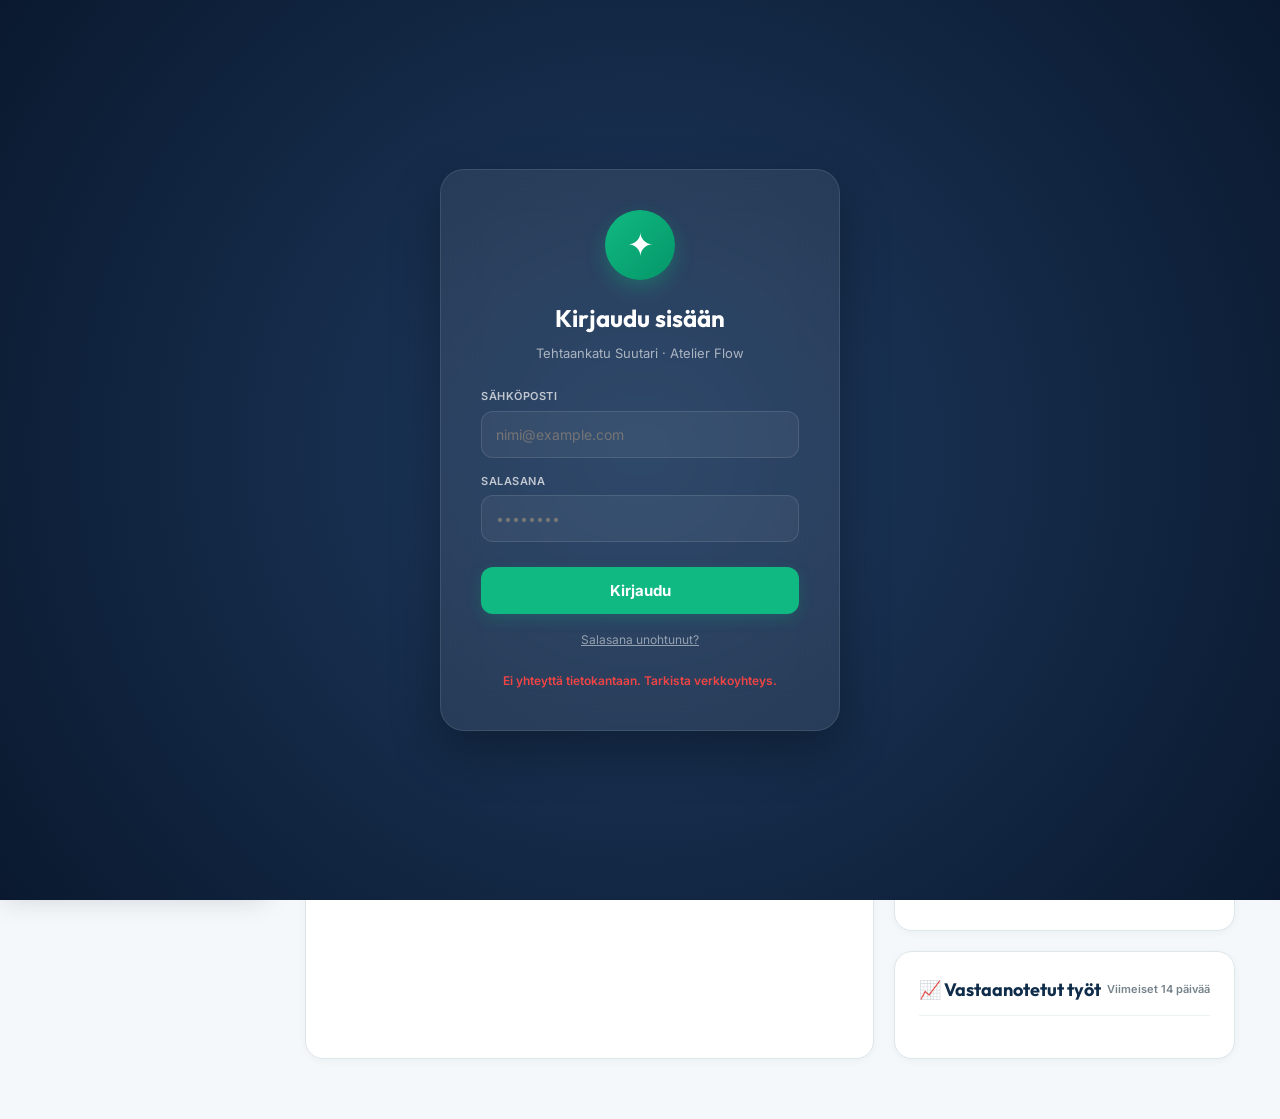
==== commit 9f755d7d: "Add intake trend chart and overdue-unclaimed stat to home page - Show a 14-day bar chart of jobs rec" ====
--- a/index.html
+++ b/index.html
@@ -7,7 +7,7 @@
 <link rel="preconnect" href="https://fonts.googleapis.com">
 <link rel="preconnect" href="https://fonts.gstatic.com" crossorigin>
 <link href="https://fonts.googleapis.com/css2?family=Inter:wght@300;400;500;600;700&family=Outfit:wght@400;500;600;700;800&display=swap" rel="stylesheet">
-<link rel="stylesheet" href="styles.css?v=2.0.4">
+<link rel="stylesheet" href="styles.css?v=2.0.6">
 </head>
 <body>
 
@@ -88,7 +88,7 @@
     <button class="active" data-page="home">⌂ <span>Tänään</span></button>
     <button data-page="jobs">⚒ <span>Työt</span></button>
     <button data-page="calendar">▦ <span>Kalenteri</span></button>
-    <button data-page="social">📢 <span>Sosiaalinen Media</span></button>
+    <!-- Sosiaalinen Media -- pasivoitu toistaiseksi, sivu ja koodi ennallaan odottamassa jatkokehitystä -->
     <button data-page="reports">▣ <span>Raportit & Vienti</span></button>
     <button data-page="customers">♙ <span>Asiakkaat</span></button>
   </nav>
@@ -115,9 +115,12 @@
       <h1>Verstaalla tänään</h1>
       <p>Kiireellisimmät ja tärkeimmät työt alla.</p>
     </div>
-    <button class="quick-add" onclick="openIntake()">＋ <span>UUSI VASTAANOTTO</span></button>
-  </div>
-  
+    <div style="display:flex;gap:10px;flex-wrap:wrap;">
+      <button class="quick-add" onclick="openIntake()">＋ <span>UUSI VASTAANOTTO</span></button>
+      <button class="quick-add" style="background:var(--teal);box-shadow:0 8px 20px rgba(19,140,140,0.15);" onclick="openIntake({source:'whatsapp'})">💬 <span>WHATSAPP-TILAUS</span></button>
+    </div>
+  </div>
+
   <!-- Morning Brief (Päivän Briiffi) -->
   <div id="morningBrief" class="card" style="display:none; margin-bottom: 25px; border-left: 5px solid var(--teal); background: linear-gradient(135deg, rgba(19, 140, 140, 0.05) 0%, rgba(15, 45, 74, 0.02) 100%); padding: 20px;">
     <div style="display:flex; justify-content:space-between; align-items:flex-start;">
@@ -147,6 +150,7 @@
     <div class="stat blue" onclick="goHomeStat('active')"><small>Verstaalla</small><strong id="statInProgress">0</strong><span>Työn alla</span></div>
     <div class="stat teal" onclick="goHomeStat('ready')"><small>Valmis</small><strong id="statReady">0</strong><span>Asiakasta odotetaan</span></div>
     <div class="stat purple" onclick="goHomeStat('whatsapp-waiting')"><small>WhatsApp odottaa</small><strong id="statNewMsg">0</strong><span>Tuote ei vielä saapunut</span></div>
+    <div class="stat red" onclick="goHomeStat('overdue-unclaimed')"><small>Myöhässä, ei noudettu</small><strong id="statOverdueCount">0</strong><span id="statOverdueSum">€0</span></div>
   </div>
 
   <div class="section-title">
@@ -174,6 +178,15 @@
         <div id="todoList" style="display:grid; gap:8px; max-height:220px; overflow:auto; padding-right:4px;">
         </div>
       </div>
+
+      <!-- Vastaanotetut työt -->
+      <div class="card">
+        <div class="card-title">
+          <h2>📈 Vastaanotetut työt</h2>
+          <span id="intakeChartTotal" style="font-size:11px; color:var(--text-muted); font-weight:600;">Viimeiset 14 päivää</span>
+        </div>
+        <div id="intakeChart"></div>
+      </div>
     </div>
   </div>
 </section>
@@ -185,7 +198,10 @@
       <h1>Työt</h1>
       <p>Katso missä ja missä vaiheessa kukin tuote on.</p>
     </div>
-    <button class="quick-add" onclick="openIntake()">＋ UUSI VASTAANOTTO</button>
+    <div style="display:flex;gap:10px;flex-wrap:wrap;">
+      <button class="quick-add" onclick="openIntake()">＋ UUSI VASTAANOTTO</button>
+      <button class="quick-add" style="background:var(--teal);box-shadow:0 8px 20px rgba(19,140,140,0.15);" onclick="openIntake({source:'whatsapp'})">💬 WHATSAPP-TILAUS</button>
+    </div>
   </div>
   <div class="toolbar">
     <input id="search" placeholder="⌕ Etsi asiakasta, työtä tai tuotetta..." oninput="renderJobs()">
@@ -195,6 +211,17 @@
       <button onclick="setJobFilter('waiting', this)">Odottaa</button>
       <button onclick="setJobFilter('ready', this)">Valmis</button>
       <button onclick="setJobFilter('done', this)">✔ Teslim edildi</button>
+    </div>
+    <button id="bulkModeBtn" class="bulk-toggle-btn" onclick="toggleBulkMode()">☑ Toplu muokkaus</button>
+  </div>
+  <div id="bulkActionBar" class="bulk-bar" style="display:none;">
+    <span id="bulkCount">0 valittu</span>
+    <div style="display:flex;gap:8px;flex-wrap:wrap;">
+      <button class="wide-btn" onclick="bulkSetStatus('waiting')">⏳ Odottaa</button>
+      <button class="wide-btn" onclick="bulkSetStatus('active')">🔧 Työn alla</button>
+      <button class="wide-btn" onclick="bulkSetStatus('ready')">✅ Valmis</button>
+      <button class="wide-btn" onclick="bulkSetStatus('done')">✔ Toimitettu</button>
+      <button class="wide-btn" onclick="clearJobSelection()">Peruuta</button>
     </div>
   </div>
   <p id="jobsFilterNote" style="font-size:12px;color:var(--primary);font-weight:600;margin:0 0 8px;"></p>
@@ -603,7 +630,9 @@
   </div>
 </div>
 
+<div id="printReceipt"></div>
+
 <script src="https://cdn.jsdelivr.net/npm/@supabase/supabase-js@2"></script>
-<script src="app.js?v=20260902_1200"></script>
+<script src="app.js?v=20260903_2358"></script>
 </body>
 </html>
--- a/styles.css
+++ b/styles.css
@@ -332,7 +332,7 @@
 /* Stats Cards */
 .stats {
   display: grid;
-  grid-template-columns: repeat(5, 1fr);
+  grid-template-columns: repeat(6, 1fr);
   gap: 16px;
   margin-bottom: 36px;
 }
@@ -895,6 +895,85 @@
 
 .table-row b {
   color: var(--primary);
+}
+
+.row-thumb {
+  width: 44px;
+  height: 44px;
+  border-radius: var(--radius-sm);
+  object-fit: cover;
+  background: var(--primary-light);
+  display: block;
+}
+
+.row-thumb-badge {
+  position: absolute;
+  bottom: -4px;
+  left: -4px;
+  background: var(--teal);
+  border-radius: 50%;
+  width: 16px;
+  height: 16px;
+  font-size: 9px;
+  display: flex;
+  align-items: center;
+  justify-content: center;
+  box-shadow: 0 0 0 2px var(--bg-card);
+}
+
+.table-row .pill {
+  cursor: pointer;
+}
+
+.bulk-toggle-btn {
+  white-space: nowrap;
+  border: 1px solid var(--border-color);
+  background: var(--bg-card);
+  color: var(--text-muted);
+  border-radius: 20px;
+  padding: 10px 16px;
+  font-size: 12px;
+  font-weight: 600;
+  cursor: pointer;
+  transition: var(--transition);
+}
+
+.bulk-toggle-btn.active {
+  background: var(--primary);
+  color: white;
+  border-color: var(--primary);
+}
+
+.bulk-bar {
+  display: flex;
+  align-items: center;
+  justify-content: space-between;
+  gap: 12px;
+  flex-wrap: wrap;
+  background: var(--primary-light);
+  border: 1px solid var(--primary);
+  border-radius: var(--radius-md);
+  padding: 10px 16px;
+  margin: 0 0 12px;
+  font-size: 12px;
+  font-weight: 700;
+  color: var(--primary);
+}
+
+.bulk-bar .wide-btn {
+  width: auto;
+  padding: 8px 14px;
+}
+
+.table-card.bulk-mode .table-head,
+.table-card.bulk-mode .table-row {
+  grid-template-columns: 26px 60px 1.2fr 1.5fr 120px 100px 130px;
+}
+
+.job-row-check {
+  width: 17px;
+  height: 17px;
+  cursor: pointer;
 }
 
 .table-row small {
@@ -2489,9 +2568,6 @@
   .stat strong {
     font-size: 26px;
   }
-  .stat:nth-child(5) {
-    grid-column: 1 / -1;
-  }
   .priority-grid {
     grid-template-columns: 1fr;
   }
@@ -2514,6 +2590,19 @@
   }
   .table-row > div:nth-child(3), .table-row > div:nth-child(4) {
     display: none;
+  }
+  .table-card.bulk-mode .table-row {
+    grid-template-columns: 22px 44px 1fr 60px 90px;
+  }
+  .table-card.bulk-mode .table-row > div:nth-child(3) {
+    display: block;
+  }
+  .table-card.bulk-mode .table-row > div:nth-child(4), .table-card.bulk-mode .table-row > div:nth-child(5) {
+    display: none;
+  }
+  .bulk-bar {
+    font-size: 11px;
+    padding: 10px;
   }
   .customer-grid {
     grid-template-columns: 1fr;
@@ -2743,3 +2832,123 @@
     height: 450px;
   }
 }
+
+/* Vastaanottokuitti (80mm-tulostus) — piilossa näytöllä, näkyy vain
+   tulostettaessa printReceipt():n täyttämänä. */
+#printReceipt {
+  display: none;
+}
+
+@media print {
+  body > *:not(#printReceipt) {
+    display: none !important;
+  }
+  #printReceipt {
+    display: block !important;
+    width: 80mm;
+    margin: 0 auto;
+    padding: 4mm 3mm;
+    font-family: "Courier New", Courier, monospace;
+    font-size: 11px;
+    line-height: 1.5;
+    color: #000;
+  }
+  @page {
+    margin: 4mm;
+    size: 80mm auto;
+  }
+}
+
+.r-brand {
+  text-align: center;
+  margin-bottom: 8px;
+}
+
+.r-mark {
+  font-weight: 700;
+  font-size: 13px;
+  letter-spacing: 0.02em;
+}
+
+.r-addr {
+  font-size: 10px;
+  margin-top: 2px;
+}
+
+.r-rule {
+  border-top: 1px dashed #666;
+  margin: 8px 0;
+}
+
+.r-title {
+  text-align: center;
+  font-weight: 700;
+  letter-spacing: 0.1em;
+  font-size: 11px;
+}
+
+.r-kv {
+  display: flex;
+  justify-content: space-between;
+  gap: 8px;
+  margin: 2px 0;
+}
+
+.r-block-title {
+  font-size: 9.5px;
+  letter-spacing: 0.08em;
+  margin: 10px 0 3px;
+  color: #333;
+}
+
+.r-name {
+  font-weight: 700;
+}
+
+.r-line-item {
+  display: flex;
+  justify-content: space-between;
+  gap: 8px;
+  margin-top: 4px;
+}
+
+.r-line-item .price {
+  font-weight: 700;
+  white-space: nowrap;
+}
+
+.r-note {
+  margin-top: 8px;
+  font-size: 10.5px;
+  border: 1px dashed #999;
+  padding: 6px 7px;
+}
+
+.r-qr-row {
+  display: flex;
+  align-items: center;
+  gap: 10px;
+  margin-top: 6px;
+}
+
+.r-qr-text {
+  font-size: 9.5px;
+}
+
+.r-qr-text code {
+  display: block;
+  margin-top: 2px;
+  word-break: break-all;
+}
+
+.r-thanks {
+  text-align: center;
+  margin-top: 10px;
+  font-size: 10.5px;
+}
+
+.r-thanks .big {
+  display: block;
+  font-weight: 700;
+  margin-bottom: 2px;
+}
